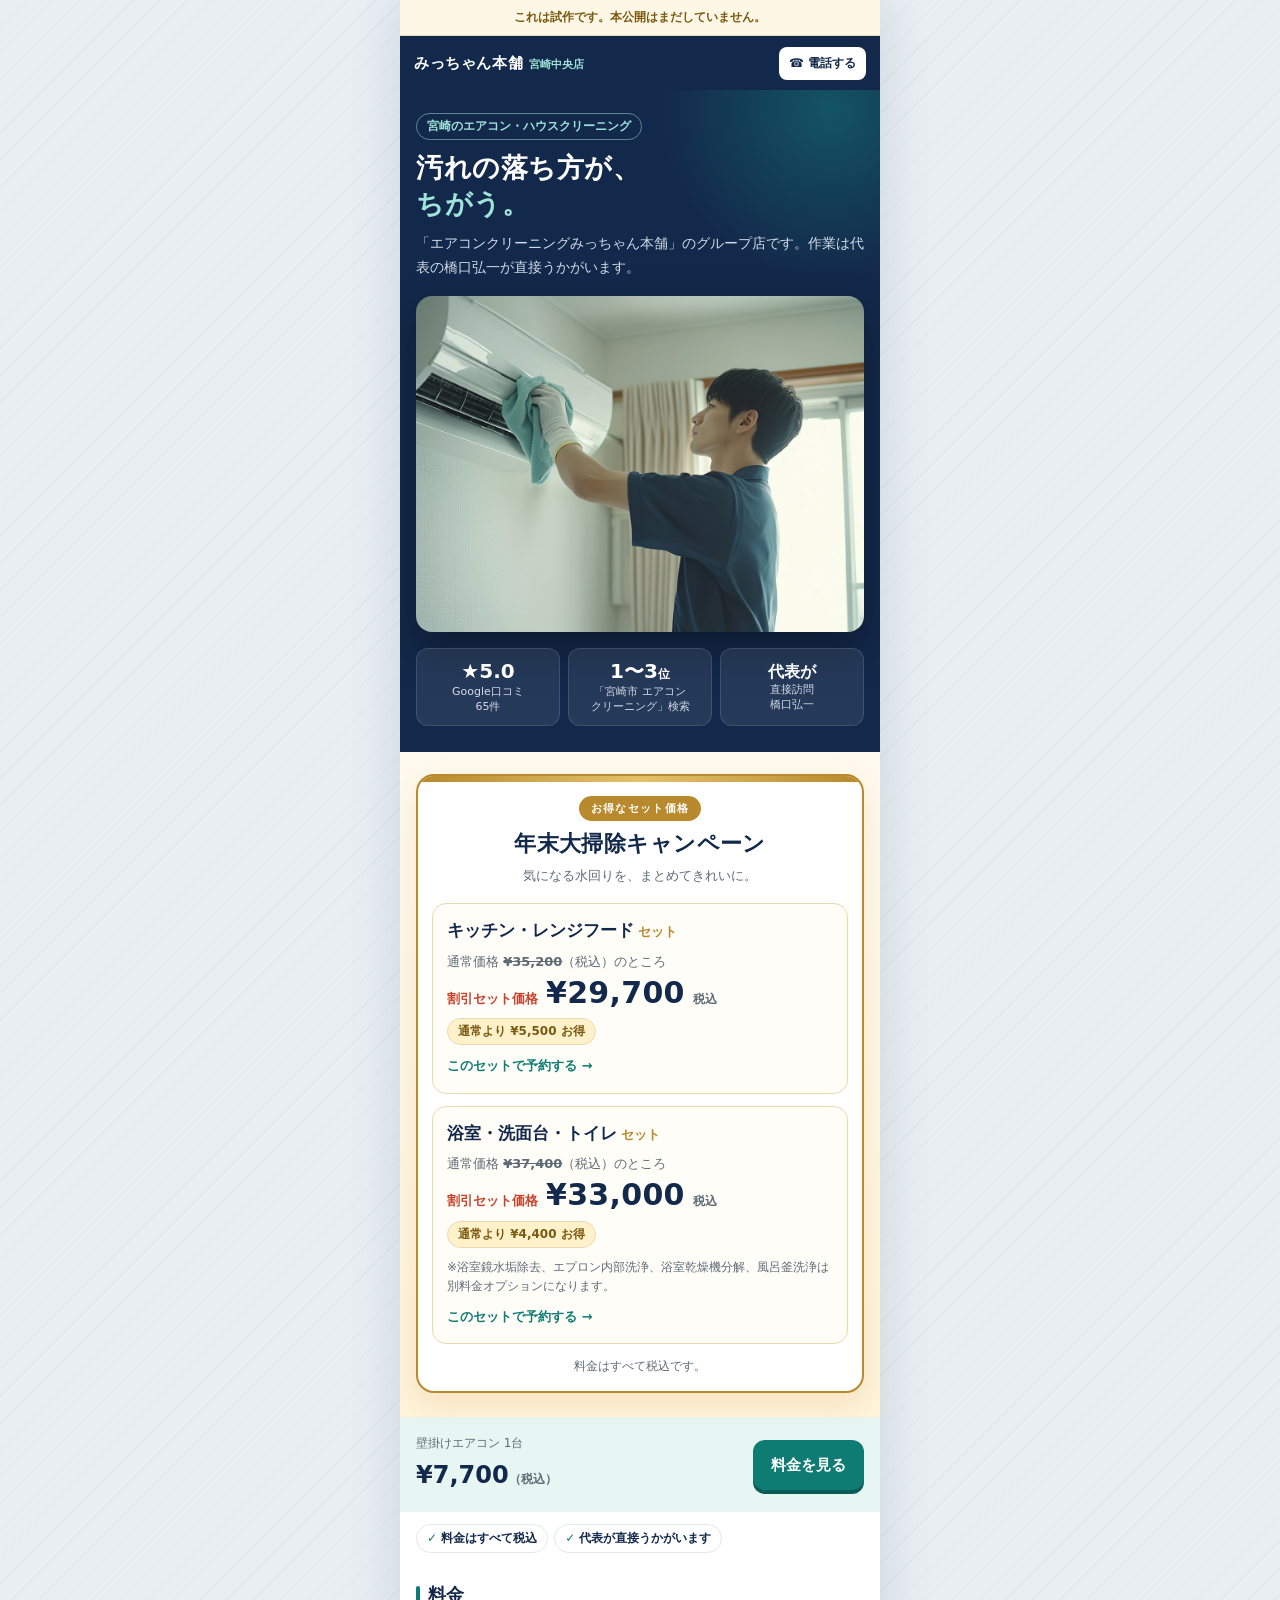
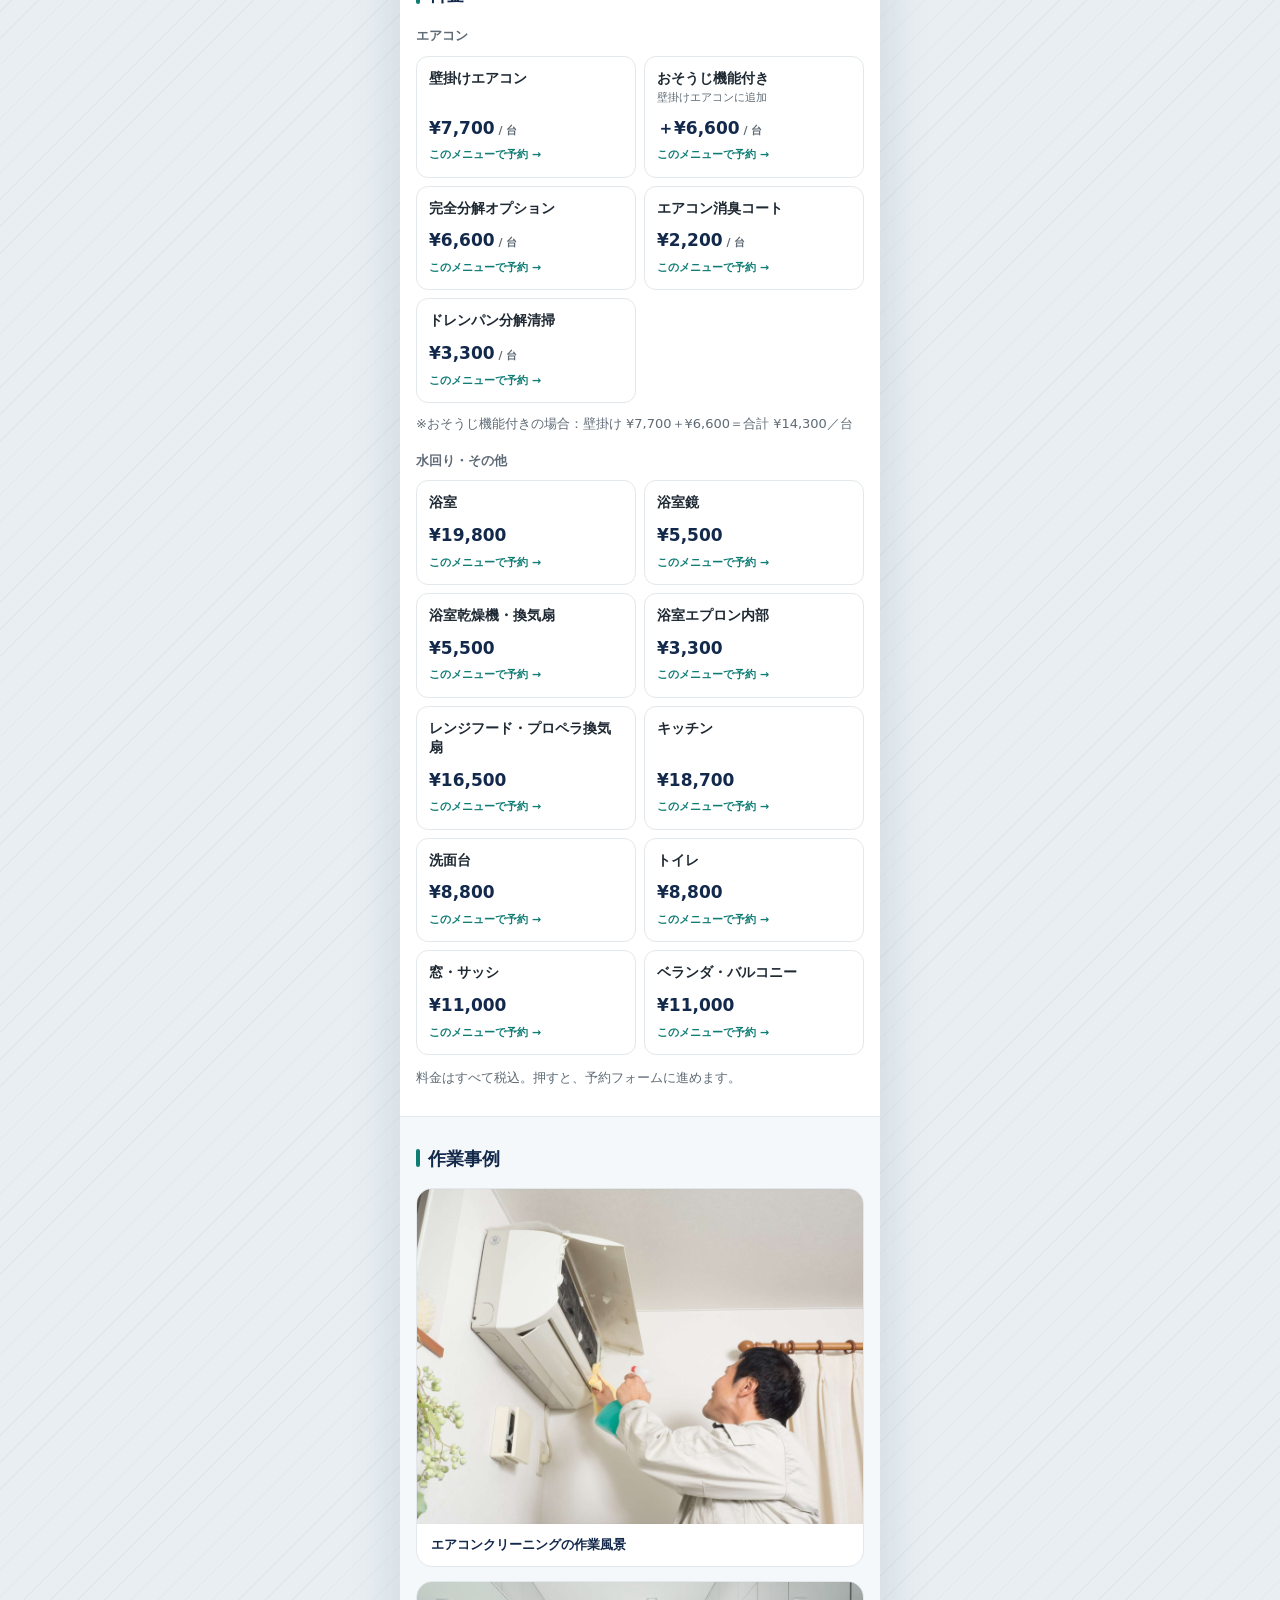
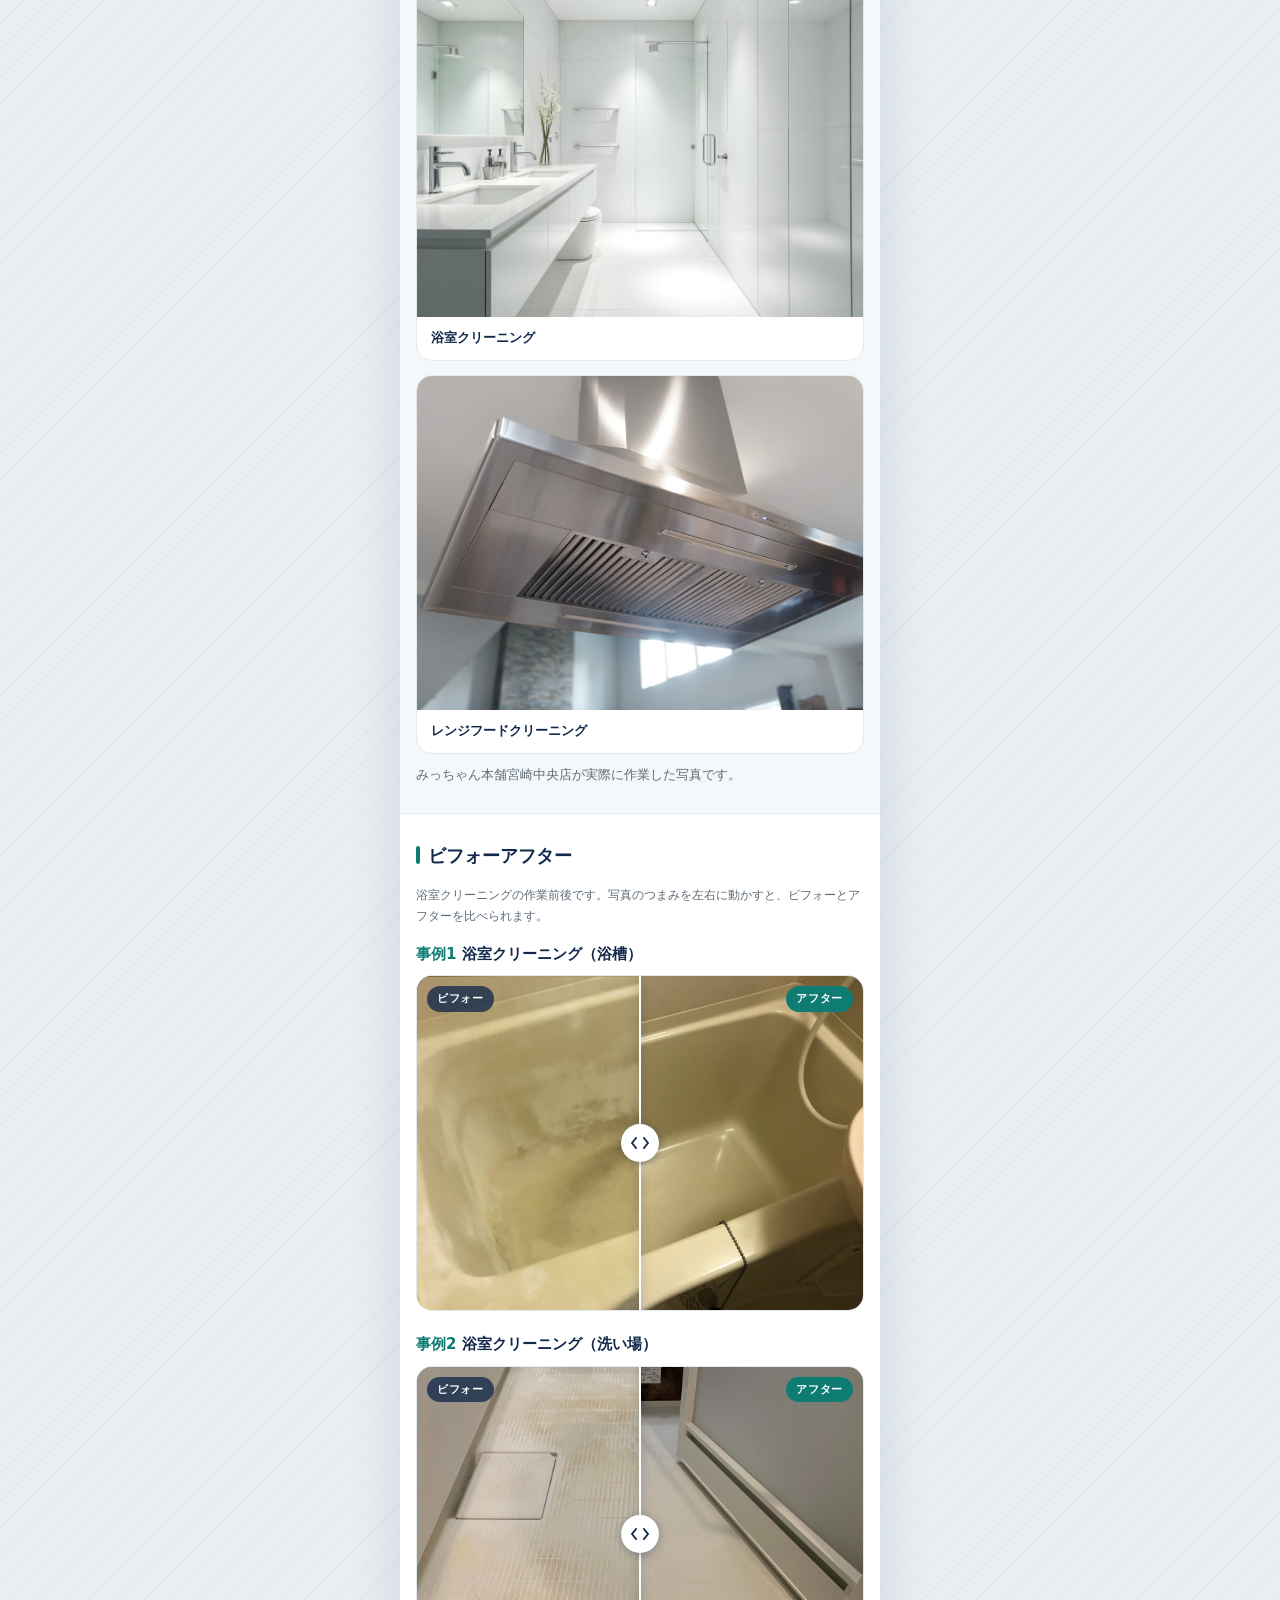
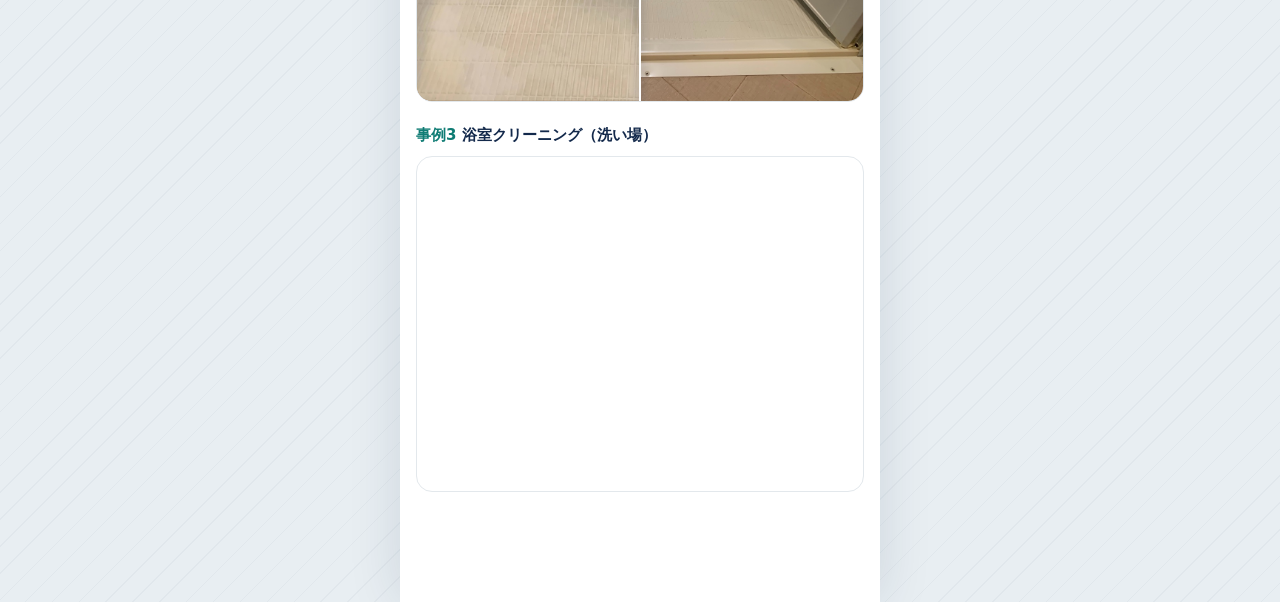
==== chuo.html @ d178a44a "Add files via upload" ====
<!DOCTYPE html>
<html lang="ja">
<head>
<meta charset="UTF-8">
<meta name="viewport" content="width=device-width, initial-scale=1, viewport-fit=cover">
<meta name="color-scheme" content="light only">
<link rel="icon" href="data:,">
<title>みっちゃん本舗宮崎中央店｜宮崎のエアコンクリーニング・ハウスクリーニング</title>
<meta name="description" content="宮崎のエアコン・ハウスクリーニング。『エアコンクリーニングみっちゃん本舗』のグループ店、みっちゃん本舗宮崎中央店です。作業は代表の橋口弘一が直接うかがいます。料金はすべて税込。">
<meta name="theme-color" content="#13294b">
<style>
:root{
  color-scheme: light only;
  --ac:#0f7c74;--ac2:#14a394;--ac-soft:#e7f5f3;--navy:#13294b;--gold:#b8892d;
  --ink:#1f2933;--ink2:#5f6b76;--ink3:#9aa5af;--line:#e3e8ec;--bg:#e8eef2;--card:#fff;
  --star:#f2b01e;--ok:#1f8a5b;--ng:#c8402b;
  --app:480px;
}
*{box-sizing:border-box}
html{-webkit-text-size-adjust:100%}
body{margin:0;color:var(--ink);font-family:"Hiragino Sans","Hiragino Kaku Gothic ProN","Noto Sans JP","Yu Gothic UI","Meiryo",system-ui,sans-serif;font-size:15px;line-height:1.75;
  background:var(--bg) repeating-linear-gradient(135deg,transparent 0 18px,rgba(19,41,75,.035) 18px 19px)}
img{max-width:100%;height:auto;display:block}
a{color:inherit}
button{font-family:inherit}

.app{max-width:var(--app);margin:0 auto;background:#fff;min-height:100vh;box-shadow:0 0 50px rgba(19,41,75,.12);padding-bottom:84px;position:relative;overflow-x:hidden}

.draft-bar{background:#fff7e6;color:#7a5a12;font-size:12px;text-align:center;padding:7px 12px;border-bottom:1px solid #ead9b0;font-weight:700}

/* 上の帯 */
.bar{position:sticky;top:0;z-index:20;background:var(--navy);color:#fff;height:54px;display:flex;align-items:center;gap:10px;padding:0 14px}
.bar .shop{font-weight:800;font-size:15px;letter-spacing:.04em;text-decoration:none;flex:1;min-width:0;white-space:nowrap;overflow:hidden;text-overflow:ellipsis}
.bar .shop small{font-weight:600;color:#9fe3d9;font-size:11px;margin-left:6px;letter-spacing:0}
.bar .tel{flex:none;display:flex;align-items:center;gap:4px;text-decoration:none;font-size:12px;font-weight:700;color:var(--navy);background:#fff;border-radius:8px;padding:6px 10px}

/* 下の帯（予約ボタン） */
.cta{position:fixed;bottom:0;left:50%;transform:translateX(-50%);width:100%;max-width:var(--app);z-index:30;background:rgba(255,255,255,.97);border-top:1px solid var(--line);padding:10px 12px calc(10px + env(safe-area-inset-bottom));display:flex;align-items:center;gap:8px}
.btn{display:flex;align-items:center;justify-content:center;gap:6px;background:var(--ac);color:#fff;border:0;border-radius:12px;padding:14px 16px;font-size:16px;font-weight:800;text-decoration:none;cursor:pointer;width:100%;box-shadow:0 4px 0 #0a5d57}
.btn:active{transform:translateY(2px);box-shadow:0 2px 0 #0a5d57}
.btn.line{background:#fff;color:var(--ac);border:1.5px solid var(--ac);box-shadow:none}
.cta .btn{flex:1;padding:13px 8px;font-size:15px}

/* 区切りのあるかたまり */
.sec{padding:26px 16px}
.sec + .sec{border-top:1px solid var(--line)}
.sec.tint{background:#f5f8fa}
.sec h2{font-size:18px;margin:0 0 14px;font-weight:800;display:flex;align-items:center;gap:8px;color:var(--navy)}
.sec h2::before{content:"";width:4px;height:18px;border-radius:2px;background:var(--ac);flex:none}
.muted{color:var(--ink2);font-size:13px}
.stars{color:var(--star);letter-spacing:1px}

/* トップ */
.top{background:var(--navy);color:#fff;padding:22px 16px 26px;position:relative;overflow:hidden}
.top::before{content:"";position:absolute;width:340px;height:340px;border-radius:50%;background:radial-gradient(circle,rgba(20,163,148,.35),transparent 70%);top:-150px;right:-120px}
.top .kicker{position:relative;display:inline-block;font-size:12px;font-weight:700;color:#9fe3d9;border:1px solid rgba(159,227,217,.5);border-radius:999px;padding:2px 10px;margin:0 0 10px}
.top h1{position:relative;font-size:27px;line-height:1.35;margin:0 0 8px;letter-spacing:.02em}
.top h1 em{font-style:normal;color:#9fe3d9}
.top .lead{position:relative;font-size:14px;color:#d3dcea;margin:0 0 16px}
.top .group-badge{position:relative;display:inline-block;font-size:12px;font-weight:700;background:rgba(255,255,255,.1);border:1px solid rgba(255,255,255,.18);border-radius:999px;padding:3px 10px;margin:0 0 14px;color:#fff}
.hero-photo{position:relative;border-radius:16px;overflow:hidden;box-shadow:0 18px 40px rgba(0,0,0,.35)}
.hero-photo img{width:100%;aspect-ratio:4/3;object-fit:cover;object-position:50% 30%}
.stats{position:relative;display:grid;grid-template-columns:repeat(3,minmax(0,1fr));gap:8px;margin-top:16px}
.stats div{background:rgba(255,255,255,.08);border:1px solid rgba(255,255,255,.12);border-radius:12px;padding:10px 6px;text-align:center;font-size:11px;line-height:1.35;color:#d3dcea}
.stats b{display:block;font-size:20px;color:#fff;line-height:1.2;margin-bottom:2px}
.stats b small{font-size:12px}
.stats .stars{font-size:13px}

/* 年末大掃除キャンペーン */
.campaign{padding:22px 16px 24px;background:linear-gradient(180deg,#fffaf0,#fff3d9)}
.campaign-inner{border:2px solid var(--gold);border-radius:18px;background:#fff;padding:18px 14px 14px;box-shadow:0 10px 28px rgba(184,137,45,.16);position:relative;overflow:hidden}
.campaign-inner::before{content:"";position:absolute;top:0;left:0;right:0;height:6px;background:linear-gradient(90deg,var(--gold),#e3c26a,var(--gold))}
.camp-eyebrow{display:flex;justify-content:center;margin:2px 0 8px}
.camp-eyebrow span{font-size:11px;font-weight:800;letter-spacing:.12em;color:#fff;background:var(--gold);border-radius:999px;padding:3px 12px}
.campaign h2{margin:0;text-align:center;font-size:22px;line-height:1.35;color:var(--navy);font-weight:900;letter-spacing:.02em}
.camp-lead{margin:6px 0 16px;text-align:center;font-size:13px;color:var(--ink2)}
.camp-cards{display:grid;gap:12px}
.camp-card{border:1px solid #ead9b0;border-radius:14px;padding:14px;background:#fffdf7}
.camp-card h3{margin:0 0 2px;font-size:17px;line-height:1.45;color:var(--navy);font-weight:800}
.camp-card h3 .set{font-size:13px;color:var(--gold);font-weight:800;margin-left:4px;white-space:nowrap}
.camp-normal{margin:8px 0 0;font-size:13px;color:var(--ink2)}
.camp-normal s{font-weight:700}
.camp-price{margin:2px 0 0;display:flex;align-items:baseline;flex-wrap:wrap;gap:6px 8px}
.camp-price .label{font-size:13px;font-weight:800;color:var(--ng)}
.camp-price .amount{font-size:30px;line-height:1.1;font-weight:900;color:var(--navy);letter-spacing:.01em}
.camp-price .tax{font-size:12px;font-weight:700;color:var(--ink2)}
.camp-save{display:inline-block;margin-top:8px;font-size:12px;font-weight:800;color:#7a5a12;background:#fff1c9;border:1px solid #ead9b0;border-radius:999px;padding:2px 10px}
.camp-card a{display:inline-flex;margin-top:10px;font-size:13px;font-weight:800;color:var(--ac);text-decoration:none}
.camp-note{margin:12px 2px 0;font-size:12px;color:var(--ink2);text-align:center}
.camp-opt{margin:10px 0 0;font-size:12px;line-height:1.6;color:var(--ink2)}

.quick{display:flex;align-items:center;justify-content:space-between;gap:12px;padding:16px;background:var(--ac-soft)}
.quick .p small{display:block;font-size:12px;color:var(--ink2)}
.quick .p b{font-size:24px;color:var(--navy)}
.quick .p b small{display:inline;font-size:12px;color:var(--ink2);font-weight:600}
.quick a{flex:none;width:auto;padding:12px 18px;font-size:15px}
.tags{display:flex;flex-wrap:wrap;gap:6px;padding:12px 16px 0}
.tags span{font-size:12px;font-weight:700;color:var(--navy);background:#fff;border:1px solid var(--line);border-radius:999px;padding:3px 10px}
.tags span::before{content:"✓ ";color:var(--ac)}

/* 料金 */
.pgrid{display:grid;grid-template-columns:1fr 1fr;gap:8px}
.pgrid a{display:flex;flex-direction:column;gap:2px;border:1px solid var(--line);border-radius:12px;padding:12px;text-decoration:none;background:#fff;min-width:0}
.pgrid a.wide{grid-column:1/-1}
.pgrid .n{font-weight:700;font-size:14px;line-height:1.4}
.pgrid .d{font-size:11px;color:var(--ink2);line-height:1.4}
.pgrid .p{margin-top:auto;padding-top:6px;font-weight:800;font-size:17px;color:var(--navy)}
.pgrid .p small{font-size:11px;color:var(--ink2);font-weight:600}
.pgrid .go{font-size:11px;color:var(--ac);font-weight:700}
.pgroup{font-size:13px;font-weight:800;color:var(--ink2);margin:14px 0 8px}
.pgroup:first-child{margin-top:0}

/* 作業事例 */
.case-list{display:grid;gap:14px}
.case-list figure{margin:0;border-radius:16px;overflow:hidden;border:1px solid var(--line);background:#fff}
.case-list img{width:100%;aspect-ratio:4/3;object-fit:cover}
.case-list figcaption{padding:10px 14px;font-size:13px;font-weight:700;color:var(--navy)}

/* ビフォーアフター比較スライド */
.ba-list{display:grid;gap:20px}
.ba-case h3{margin:0 0 8px;font-size:15px;font-weight:800;color:var(--navy)}
.ba-case h3 .no{color:var(--ac);margin-right:6px}
.ba{--pos:50%;position:relative;border-radius:16px;overflow:hidden;border:1px solid var(--line);background:#fff;aspect-ratio:4/3;user-select:none;-webkit-user-select:none}
.ba img{position:absolute;inset:0;width:100%;height:100%;object-fit:cover;pointer-events:none}
.ba .ba-before{clip-path:inset(0 calc(100% - var(--pos)) 0 0)}
.ba-tag{position:absolute;top:10px;z-index:3;font-size:11px;font-weight:800;letter-spacing:.06em;color:#fff;border-radius:999px;padding:3px 10px;pointer-events:none}
.ba-tag.before{left:10px;background:rgba(19,41,75,.78)}
.ba-tag.after{right:10px;background:var(--ac)}
.ba-handle{position:absolute;top:0;bottom:0;left:var(--pos);width:2px;margin-left:-1px;background:#fff;box-shadow:0 0 8px rgba(19,41,75,.45);z-index:2;pointer-events:none}
.ba-knob{position:absolute;top:50%;left:50%;transform:translate(-50%,-50%);width:38px;height:38px;border-radius:50%;background:#fff;box-shadow:0 2px 10px rgba(19,41,75,.35);display:grid;place-items:center;color:var(--navy)}
.ba-range{position:absolute;inset:0;width:100%;height:100%;margin:0;opacity:0;cursor:ew-resize;z-index:4;touch-action:pan-y;-webkit-appearance:none;appearance:none;background:transparent}
.ba-range:focus-visible{opacity:1;outline:2px solid var(--ac);outline-offset:-2px}
.ba-range:focus-visible::-webkit-slider-thumb{-webkit-appearance:none;width:38px;height:38px}
.ba-hint{font-size:12px;color:var(--ink2);margin:0 0 14px}

/* 店主 */
.owner{display:flex;gap:14px;align-items:center;margin-bottom:14px}
.owner img{width:92px;height:92px;border-radius:16px;object-fit:cover;object-position:center 20%;flex:none}
.owner b{display:block;font-size:18px;color:var(--navy)}
.owner span{font-size:12px;color:var(--ink2);line-height:1.5;display:block}
.owner-body{font-size:14px;margin:0}
.group-note{margin-top:12px;background:#fff;border-left:4px solid var(--ac);border-radius:0 10px 10px 0;padding:12px 14px;font-size:14px}
.group-note b{display:block;color:var(--navy);margin-bottom:4px}

/* 口コミ */
.rv-sum{display:flex;align-items:center;gap:12px;margin-bottom:6px}
.rv-sum .big{font-size:40px;font-weight:800;color:var(--navy);line-height:1}
.rv-sum .muted{line-height:1.5}
.rv-card{border:1px solid var(--line);border-radius:14px;padding:14px;background:#fff;font-size:14px}
.rv-card p{margin:0}

/* 流れ */
.flow{display:grid;grid-template-columns:repeat(4,minmax(0,1fr));gap:6px;list-style:none;margin:0;padding:0;counter-reset:f}
.flow li{counter-increment:f;text-align:center;font-size:12px;line-height:1.4;background:#fff;border:1px solid var(--line);border-radius:12px;padding:10px 4px}
.flow li::before{content:counter(f);display:grid;place-items:center;width:26px;height:26px;margin:0 auto 6px;border-radius:50%;background:var(--navy);color:#fff;font-weight:800;font-size:13px}
.flow b{display:block;font-size:13px;color:var(--navy)}
.flow-note{font-size:13px;color:var(--ink2);margin:10px 0 0}

/* お店の情報 */
.contact{display:grid;gap:8px;margin-bottom:14px}
.contact a{display:flex;justify-content:space-between;align-items:center;border:1px solid var(--line);border-radius:12px;padding:12px 14px;text-decoration:none;background:#fff;gap:10px}
.contact a b{font-size:17px;color:var(--navy);white-space:nowrap}
.contact a span{font-size:12px;color:var(--ink2)}
dl.info{display:grid;grid-template-columns:5.5em minmax(0,1fr);gap:8px 10px;margin:0;font-size:14px}
dl.info dt{color:var(--ink2)}
dl.info dd{margin:0}
.foot{padding:20px 16px;text-align:center;font-size:12px;color:var(--ink3)}
.foot .draft-note{margin-top:8px}

.side{display:none}
@media(min-width:960px){
  .side{display:block;position:fixed;top:50%;transform:translateY(-50%);right:calc(50% + var(--app)/2 + 32px);width:220px;background:var(--navy);color:#fff;border-radius:16px;padding:20px;font-size:13px;text-align:center}
  .side b{display:block;font-size:15px;margin-bottom:4px}
  .side .num{display:block;font-size:20px;font-weight:800;color:#9fe3d9;text-decoration:none;margin:8px 0 0}
  .side .muted{color:#b9c6d6}
}
</style>
</head>
<body>
<div class="app">
  <div class="draft-bar">これは試作です。本公開はまだしていません。</div>
  <header class="bar">
    <a class="shop" href="#">みっちゃん本舗<small>宮崎中央店</small></a>
    <a class="tel" href="tel:08064554260">☎ 電話する</a>
  </header>

  <!-- ヒーロー -->
  <section class="top">
    <span class="kicker">宮崎のエアコン・ハウスクリーニング</span>
    <h1>汚れの落ち方が、<br><em>ちがう。</em></h1>
    <p class="lead">「エアコンクリーニングみっちゃん本舗」のグループ店です。作業は代表の橋口弘一が直接うかがいます。</p>
    <div class="hero-photo">
      <img src="[data-uri]" alt="エアコンクリーニングの作業をするスタッフ">
    </div>
    <div class="stats">
      <div><b>★5.0</b>Google口コミ<br>65件</div>
      <div><b>1〜3<small>位</small></b>「宮崎市 エアコン<br>クリーニング」検索</div>
      <div><b style="font-size:16px;padding-top:3px">代表が</b>直接訪問<br>橋口弘一</div>
    </div>
  </section>

  <!-- 年末大掃除キャンペーン -->
  <section class="campaign" aria-label="年末大掃除キャンペーン">
    <div class="campaign-inner">
      <div class="camp-eyebrow"><span>お得なセット価格</span></div>
      <h2>年末大掃除キャンペーン</h2>
      <p class="camp-lead">気になる水回りを、まとめてきれいに。</p>
      <div class="camp-cards">
        <article class="camp-card">
          <h3>キッチン・レンジフード<span class="set">セット</span></h3>
          <p class="camp-normal">通常価格 <s>¥35,200</s>（税込）のところ</p>
          <p class="camp-price"><span class="label">割引セット価格</span><span class="amount">¥29,700</span><span class="tax">税込</span></p>
          <span class="camp-save">通常より ¥5,500 お得</span><br>
          <a href="https://script.google.com/macros/s/AKfycbx6lLaImXzdtdt5HpGz6gQwf5Ahwu_M7hQm8KqdV3SmuAYnm9X4rSB6GlWOnzZC0Cl9/exec" target="_blank" rel="noopener">このセットで予約する →</a>
        </article>
        <article class="camp-card">
          <h3>浴室・洗面台・トイレ<span class="set">セット</span></h3>
          <p class="camp-normal">通常価格 <s>¥37,400</s>（税込）のところ</p>
          <p class="camp-price"><span class="label">割引セット価格</span><span class="amount">¥33,000</span><span class="tax">税込</span></p>
          <span class="camp-save">通常より ¥4,400 お得</span>
          <p class="camp-opt">※浴室鏡水垢除去、エプロン内部洗浄、浴室乾燥機分解、風呂釜洗浄は別料金オプションになります。</p>
          <a href="https://script.google.com/macros/s/AKfycbx6lLaImXzdtdt5HpGz6gQwf5Ahwu_M7hQm8KqdV3SmuAYnm9X4rSB6GlWOnzZC0Cl9/exec" target="_blank" rel="noopener">このセットで予約する →</a>
        </article>
      </div>
      <p class="camp-note">料金はすべて税込です。</p>
    </div>
  </section>

  <div class="quick">
    <div class="p"><small>壁掛けエアコン 1台</small><b>¥7,700<small>（税込）</small></b></div>
    <a class="btn" href="#price">料金を見る</a>
  </div>
  <div class="tags"><span>料金はすべて税込</span><span>代表が直接うかがいます</span></div>

  <!-- 料金 -->
  <section class="sec" id="price">
    <h2>料金</h2>
    <p class="pgroup">エアコン</p>
    <div class="pgrid">
      <a href="https://script.google.com/macros/s/AKfycbx6lLaImXzdtdt5HpGz6gQwf5Ahwu_M7hQm8KqdV3SmuAYnm9X4rSB6GlWOnzZC0Cl9/exec" target="_blank" rel="noopener">
        <span class="n">壁掛けエアコン</span>
        <span class="p">¥7,700<small> / 台</small></span>
        <span class="go">このメニューで予約 →</span>
      </a>
      <a href="https://script.google.com/macros/s/AKfycbx6lLaImXzdtdt5HpGz6gQwf5Ahwu_M7hQm8KqdV3SmuAYnm9X4rSB6GlWOnzZC0Cl9/exec" target="_blank" rel="noopener">
        <span class="n">おそうじ機能付き</span>
        <span class="d">壁掛けエアコンに追加</span>
        <span class="p">＋¥6,600<small> / 台</small></span>
        <span class="go">このメニューで予約 →</span>
      </a>
      <a href="https://script.google.com/macros/s/AKfycbx6lLaImXzdtdt5HpGz6gQwf5Ahwu_M7hQm8KqdV3SmuAYnm9X4rSB6GlWOnzZC0Cl9/exec" target="_blank" rel="noopener">
        <span class="n">完全分解オプション</span>
        <span class="p">¥6,600<small> / 台</small></span>
        <span class="go">このメニューで予約 →</span>
      </a>
      <a href="https://script.google.com/macros/s/AKfycbx6lLaImXzdtdt5HpGz6gQwf5Ahwu_M7hQm8KqdV3SmuAYnm9X4rSB6GlWOnzZC0Cl9/exec" target="_blank" rel="noopener">
        <span class="n">エアコン消臭コート</span>
        <span class="p">¥2,200<small> / 台</small></span>
        <span class="go">このメニューで予約 →</span>
      </a>
      <a href="https://script.google.com/macros/s/AKfycbx6lLaImXzdtdt5HpGz6gQwf5Ahwu_M7hQm8KqdV3SmuAYnm9X4rSB6GlWOnzZC0Cl9/exec" target="_blank" rel="noopener">
        <span class="n">ドレンパン分解清掃</span>
        <span class="p">¥3,300<small> / 台</small></span>
        <span class="go">このメニューで予約 →</span>
      </a>
    </div>
    <p class="muted" style="margin:10px 0 0">※おそうじ機能付きの場合：壁掛け ¥7,700＋¥6,600＝合計 ¥14,300／台</p>

    <p class="pgroup">水回り・その他</p>
    <div class="pgrid">
      <a href="https://script.google.com/macros/s/AKfycbx6lLaImXzdtdt5HpGz6gQwf5Ahwu_M7hQm8KqdV3SmuAYnm9X4rSB6GlWOnzZC0Cl9/exec" target="_blank" rel="noopener">
        <span class="n">浴室</span>
        <span class="p">¥19,800</span>
        <span class="go">このメニューで予約 →</span>
      </a>
      <a href="https://script.google.com/macros/s/AKfycbx6lLaImXzdtdt5HpGz6gQwf5Ahwu_M7hQm8KqdV3SmuAYnm9X4rSB6GlWOnzZC0Cl9/exec" target="_blank" rel="noopener">
        <span class="n">浴室鏡</span>
        <span class="p">¥5,500</span>
        <span class="go">このメニューで予約 →</span>
      </a>
      <a href="https://script.google.com/macros/s/AKfycbx6lLaImXzdtdt5HpGz6gQwf5Ahwu_M7hQm8KqdV3SmuAYnm9X4rSB6GlWOnzZC0Cl9/exec" target="_blank" rel="noopener">
        <span class="n">浴室乾燥機・換気扇</span>
        <span class="p">¥5,500</span>
        <span class="go">このメニューで予約 →</span>
      </a>
      <a href="https://script.google.com/macros/s/AKfycbx6lLaImXzdtdt5HpGz6gQwf5Ahwu_M7hQm8KqdV3SmuAYnm9X4rSB6GlWOnzZC0Cl9/exec" target="_blank" rel="noopener">
        <span class="n">浴室エプロン内部</span>
        <span class="p">¥3,300</span>
        <span class="go">このメニューで予約 →</span>
      </a>
      <a href="https://script.google.com/macros/s/AKfycbx6lLaImXzdtdt5HpGz6gQwf5Ahwu_M7hQm8KqdV3SmuAYnm9X4rSB6GlWOnzZC0Cl9/exec" target="_blank" rel="noopener">
        <span class="n">レンジフード・プロペラ換気扇</span>
        <span class="p">¥16,500</span>
        <span class="go">このメニューで予約 →</span>
      </a>
      <a href="https://script.google.com/macros/s/AKfycbx6lLaImXzdtdt5HpGz6gQwf5Ahwu_M7hQm8KqdV3SmuAYnm9X4rSB6GlWOnzZC0Cl9/exec" target="_blank" rel="noopener">
        <span class="n">キッチン</span>
        <span class="p">¥18,700</span>
        <span class="go">このメニューで予約 →</span>
      </a>
      <a href="https://script.google.com/macros/s/AKfycbx6lLaImXzdtdt5HpGz6gQwf5Ahwu_M7hQm8KqdV3SmuAYnm9X4rSB6GlWOnzZC0Cl9/exec" target="_blank" rel="noopener">
        <span class="n">洗面台</span>
        <span class="p">¥8,800</span>
        <span class="go">このメニューで予約 →</span>
      </a>
      <a href="https://script.google.com/macros/s/AKfycbx6lLaImXzdtdt5HpGz6gQwf5Ahwu_M7hQm8KqdV3SmuAYnm9X4rSB6GlWOnzZC0Cl9/exec" target="_blank" rel="noopener">
        <span class="n">トイレ</span>
        <span class="p">¥8,800</span>
        <span class="go">このメニューで予約 →</span>
      </a>
      <a href="https://script.google.com/macros/s/AKfycbx6lLaImXzdtdt5HpGz6gQwf5Ahwu_M7hQm8KqdV3SmuAYnm9X4rSB6GlWOnzZC0Cl9/exec" target="_blank" rel="noopener">
        <span class="n">窓・サッシ</span>
        <span class="p">¥11,000</span>
        <span class="go">このメニューで予約 →</span>
      </a>
      <a href="https://script.google.com/macros/s/AKfycbx6lLaImXzdtdt5HpGz6gQwf5Ahwu_M7hQm8KqdV3SmuAYnm9X4rSB6GlWOnzZC0Cl9/exec" target="_blank" rel="noopener">
        <span class="n">ベランダ・バルコニー</span>
        <span class="p">¥11,000</span>
        <span class="go">このメニューで予約 →</span>
      </a>
    </div>
    <p class="muted" style="margin:12px 0 0">料金はすべて税込。押すと、予約フォームに進めます。</p>
  </section>

  <!-- 作業事例 -->
  <section class="sec tint">
    <h2>作業事例</h2>
    <div class="case-list">
      <figure>
        <img src="[data-uri]" alt="エアコンを分解してクリーニングする作業の様子" loading="lazy">
        <figcaption>エアコンクリーニングの作業風景</figcaption>
      </figure>
      <figure>
        <img src="[data-uri]" alt="クリーニング後の浴室" loading="lazy">
        <figcaption>浴室クリーニング</figcaption>
      </figure>
      <figure>
        <img src="[data-uri]" alt="レンジフードのクリーニング" loading="lazy">
        <figcaption>レンジフードクリーニング</figcaption>
      </figure>
    </div>
    <p class="muted" style="margin:10px 0 0">みっちゃん本舗宮崎中央店が実際に作業した写真です。</p>
  </section>

  <!-- ビフォーアフター -->
  <section class="sec">
    <h2>ビフォーアフター</h2>
    <p class="ba-hint">浴室クリーニングの作業前後です。写真のつまみを左右に動かすと、ビフォーとアフターを比べられます。</p>
    <div class="ba-list">
      <div class="ba-case">
        <h3><span class="no">事例1</span>浴室クリーニング（浴槽）</h3>
        <div class="ba">
          <img src="[data-uri]" alt="浴室クリーニング後の浴槽" loading="lazy">
          <img class="ba-before" src="[data-uri]" alt="浴室クリーニング前の浴槽。水垢と黄ばみが付着している" loading="lazy">
          <span class="ba-tag before">ビフォー</span>
          <span class="ba-tag after">アフター</span>
          <div class="ba-handle"><span class="ba-knob"><svg width="18" height="12" viewBox="0 0 18 12" fill="none" aria-hidden="true"><path d="M5 1 1 6l4 5M13 1l4 5-4 5" stroke="currentColor" stroke-width="2" stroke-linecap="round" stroke-linejoin="round"/></svg></span></div>
          <input class="ba-range" type="range" min="0" max="100" value="50" step="1" aria-label="浴室クリーニング（浴槽）のビフォーアフター比較">
        </div>
      </div>
      <div class="ba-case">
        <h3><span class="no">事例2</span>浴室クリーニング（洗い場）</h3>
        <div class="ba">
          <img src="[data-uri]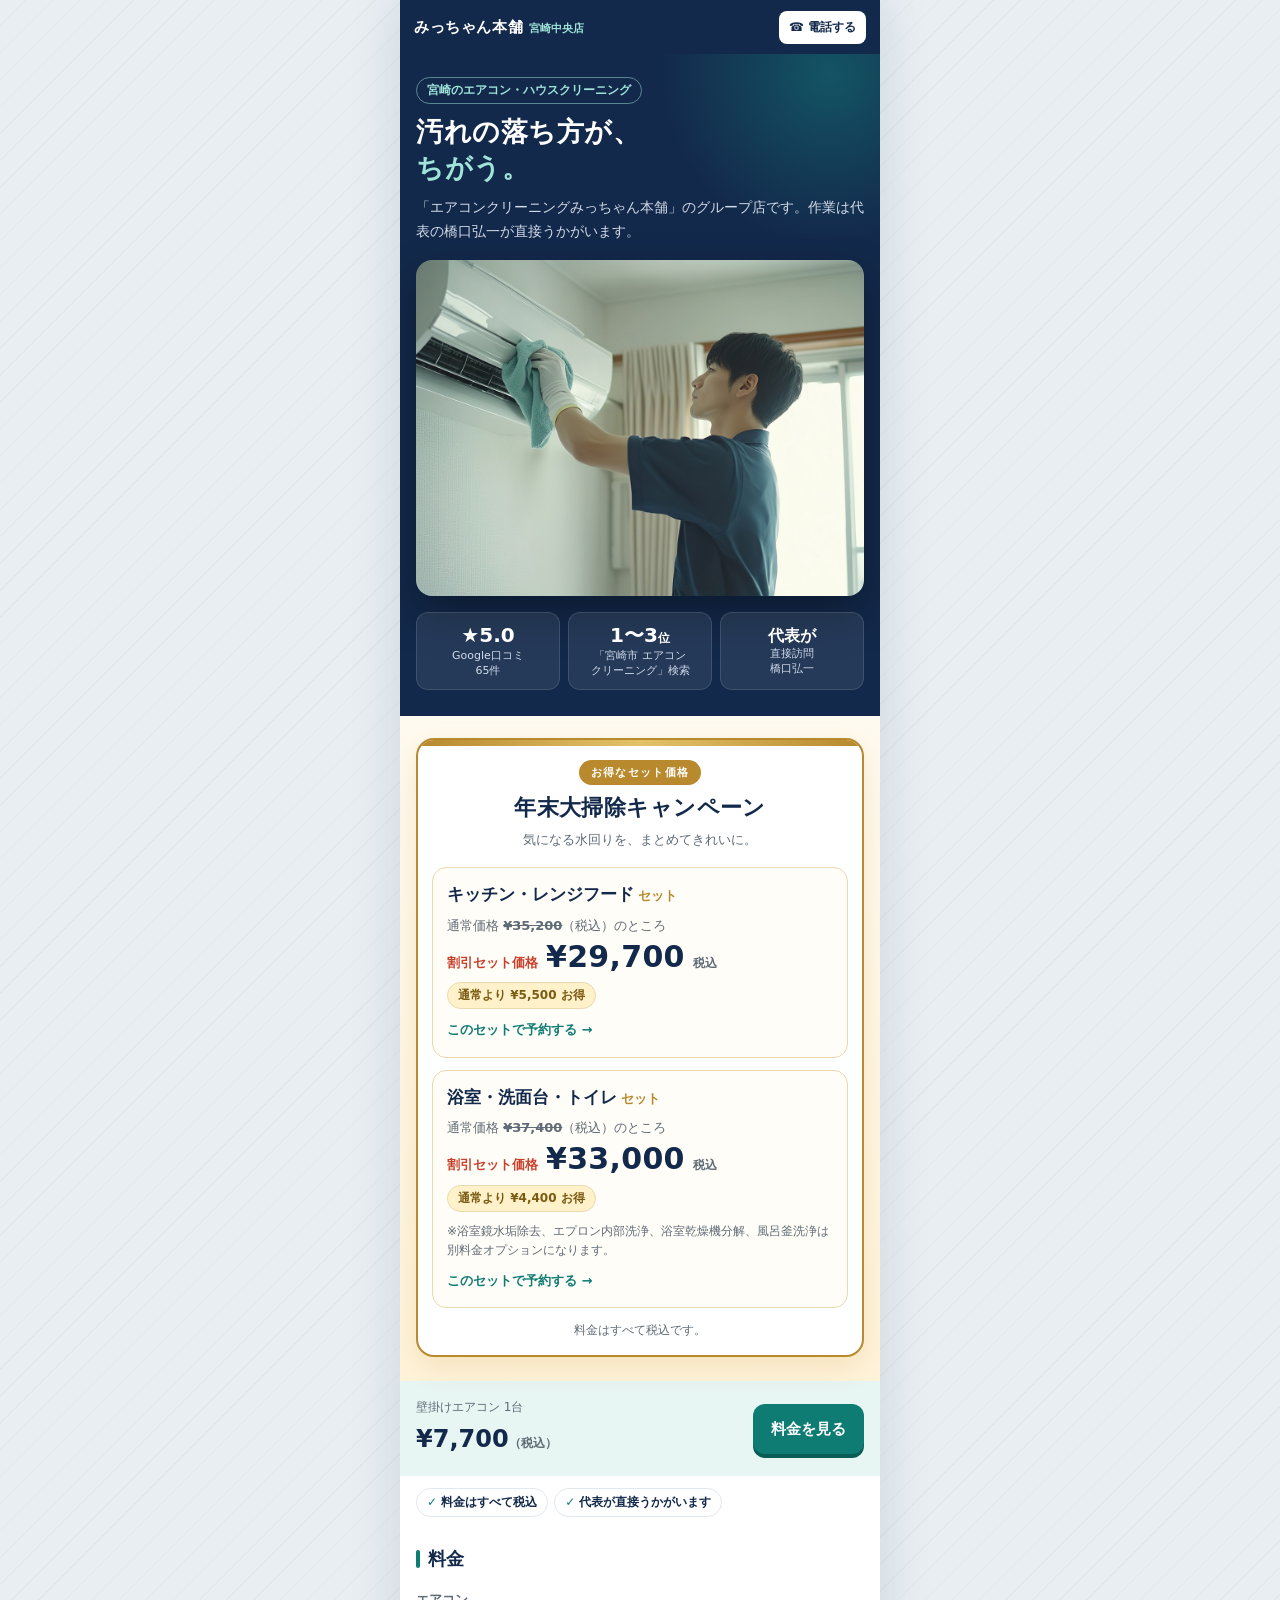
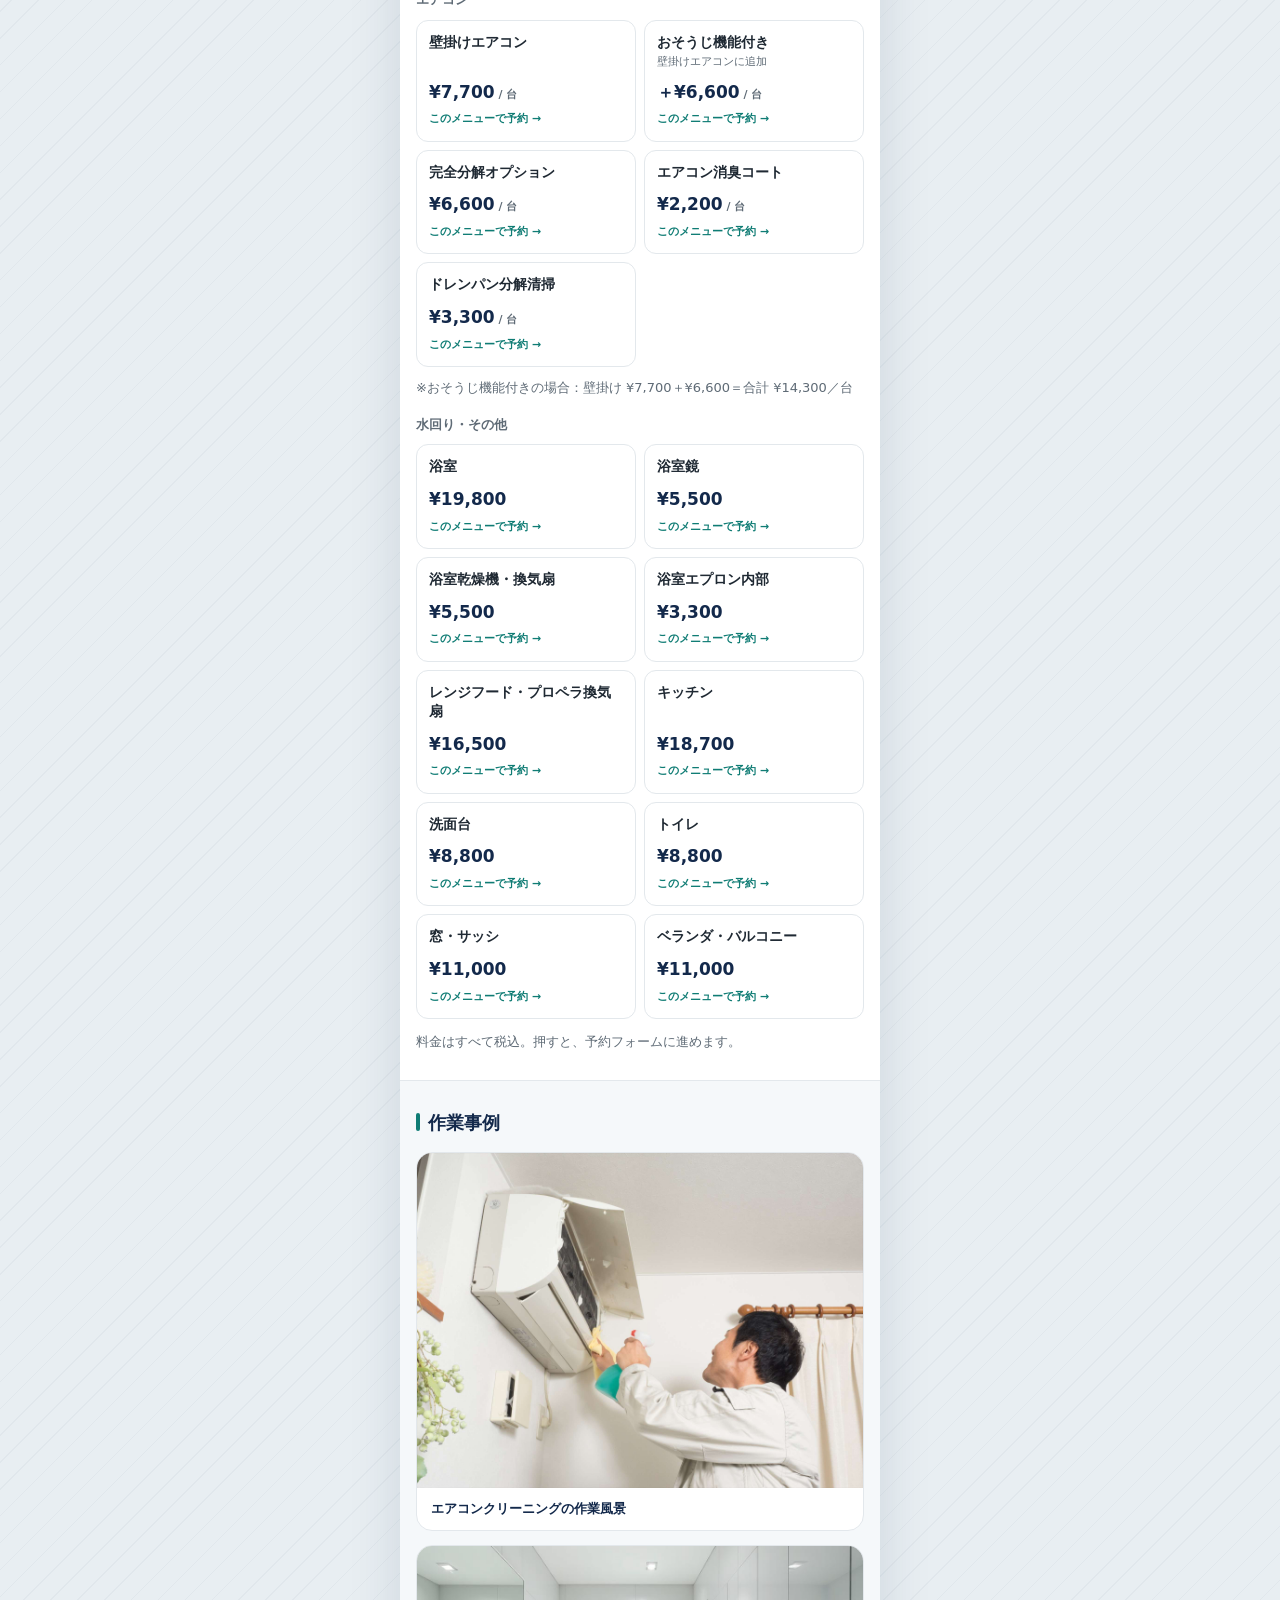
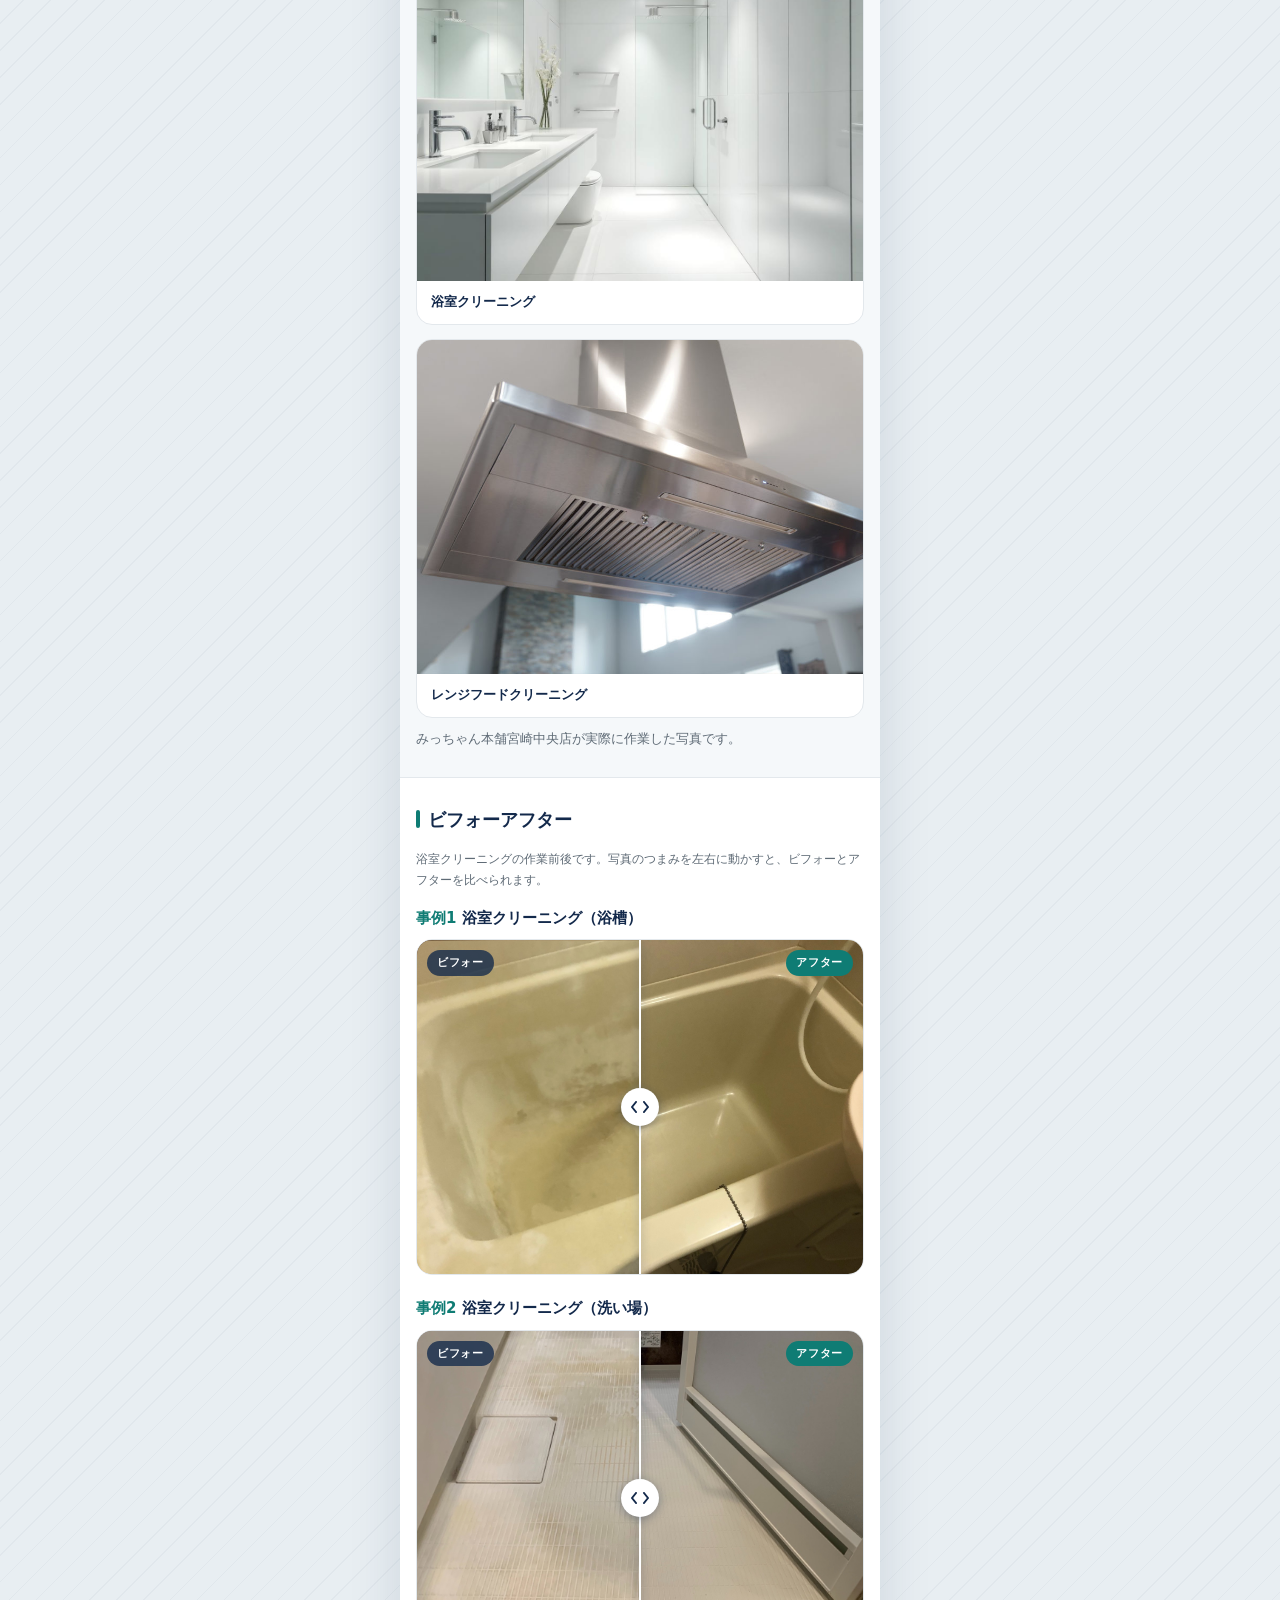
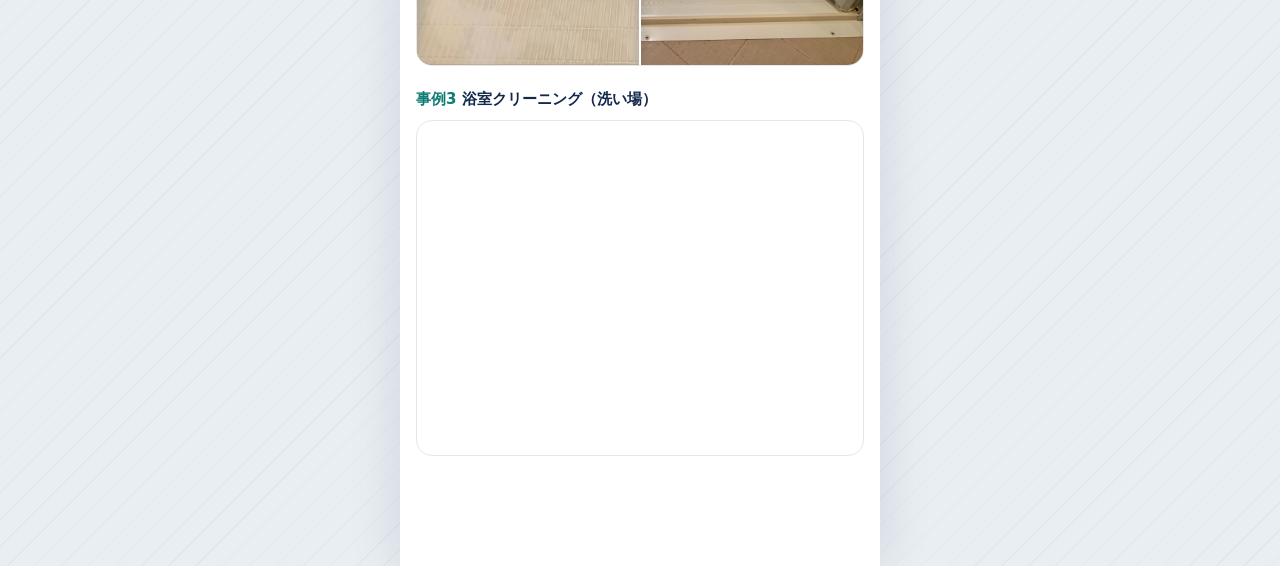
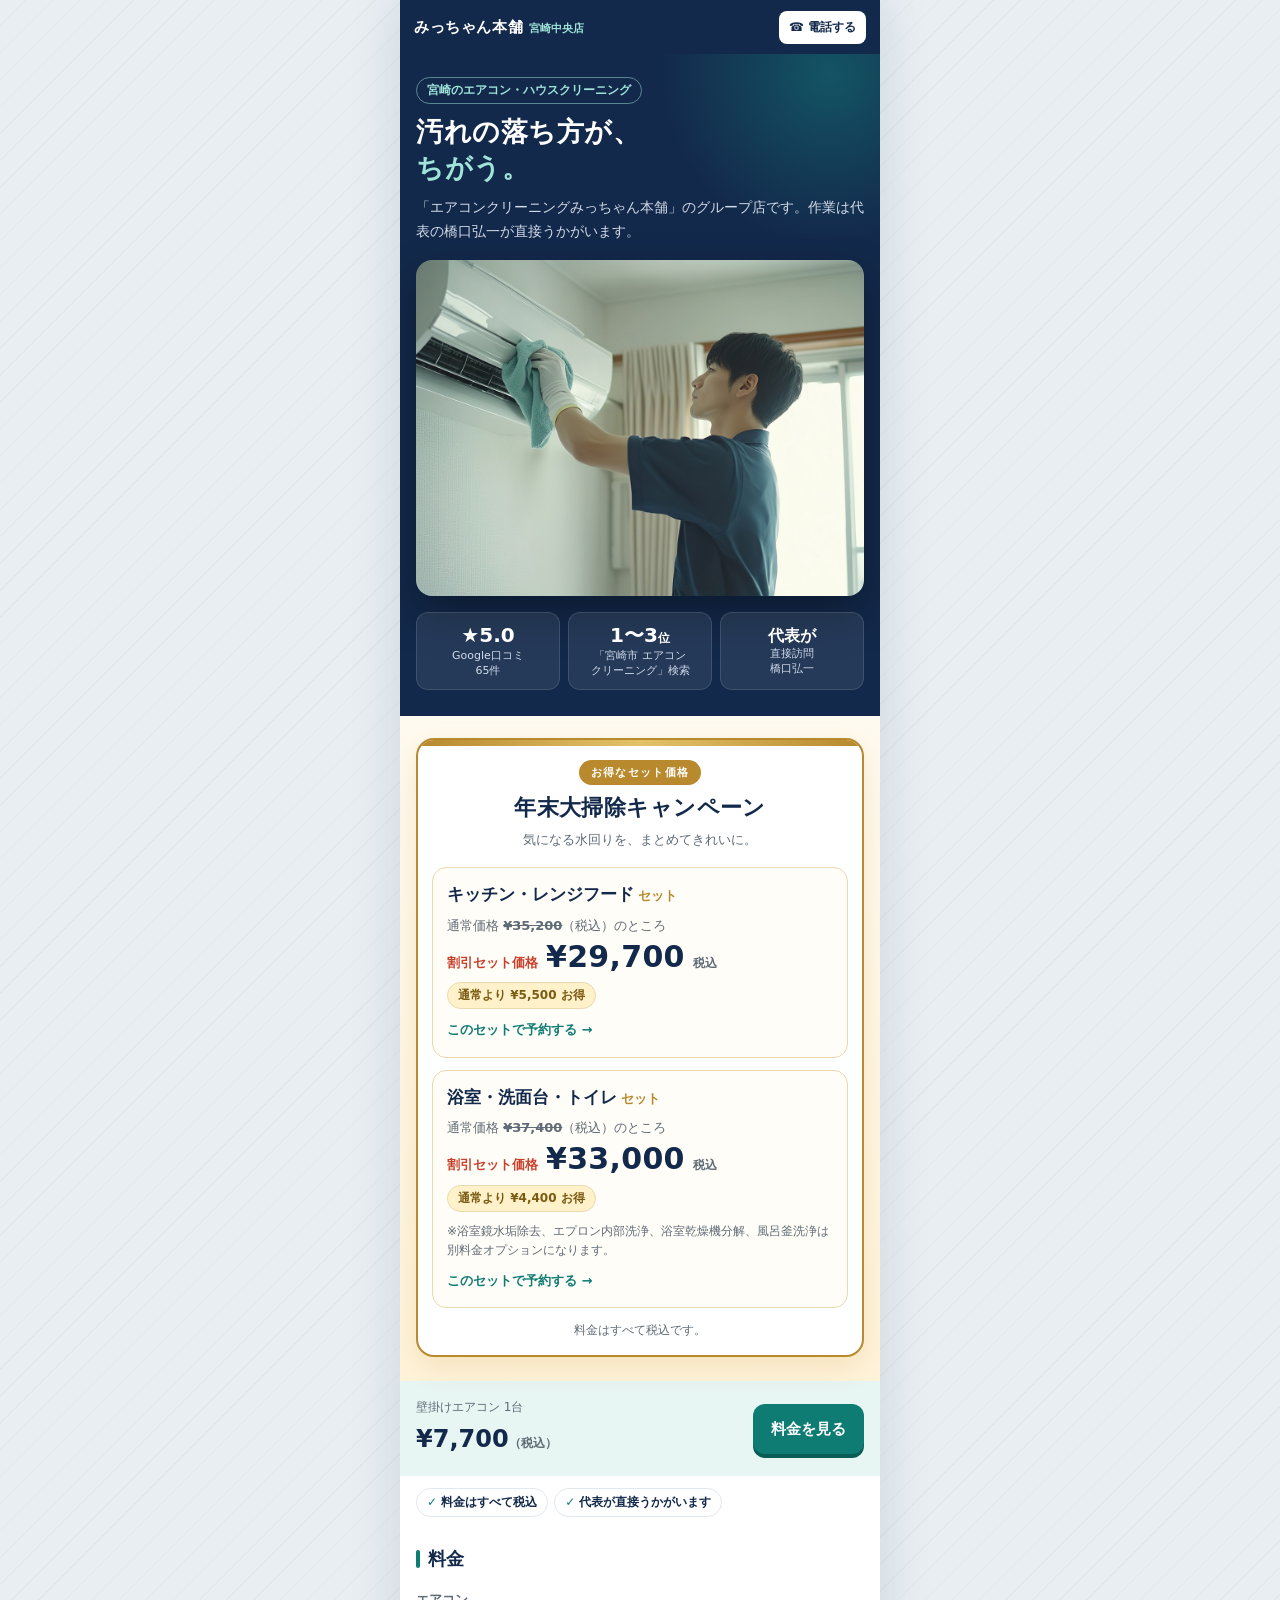
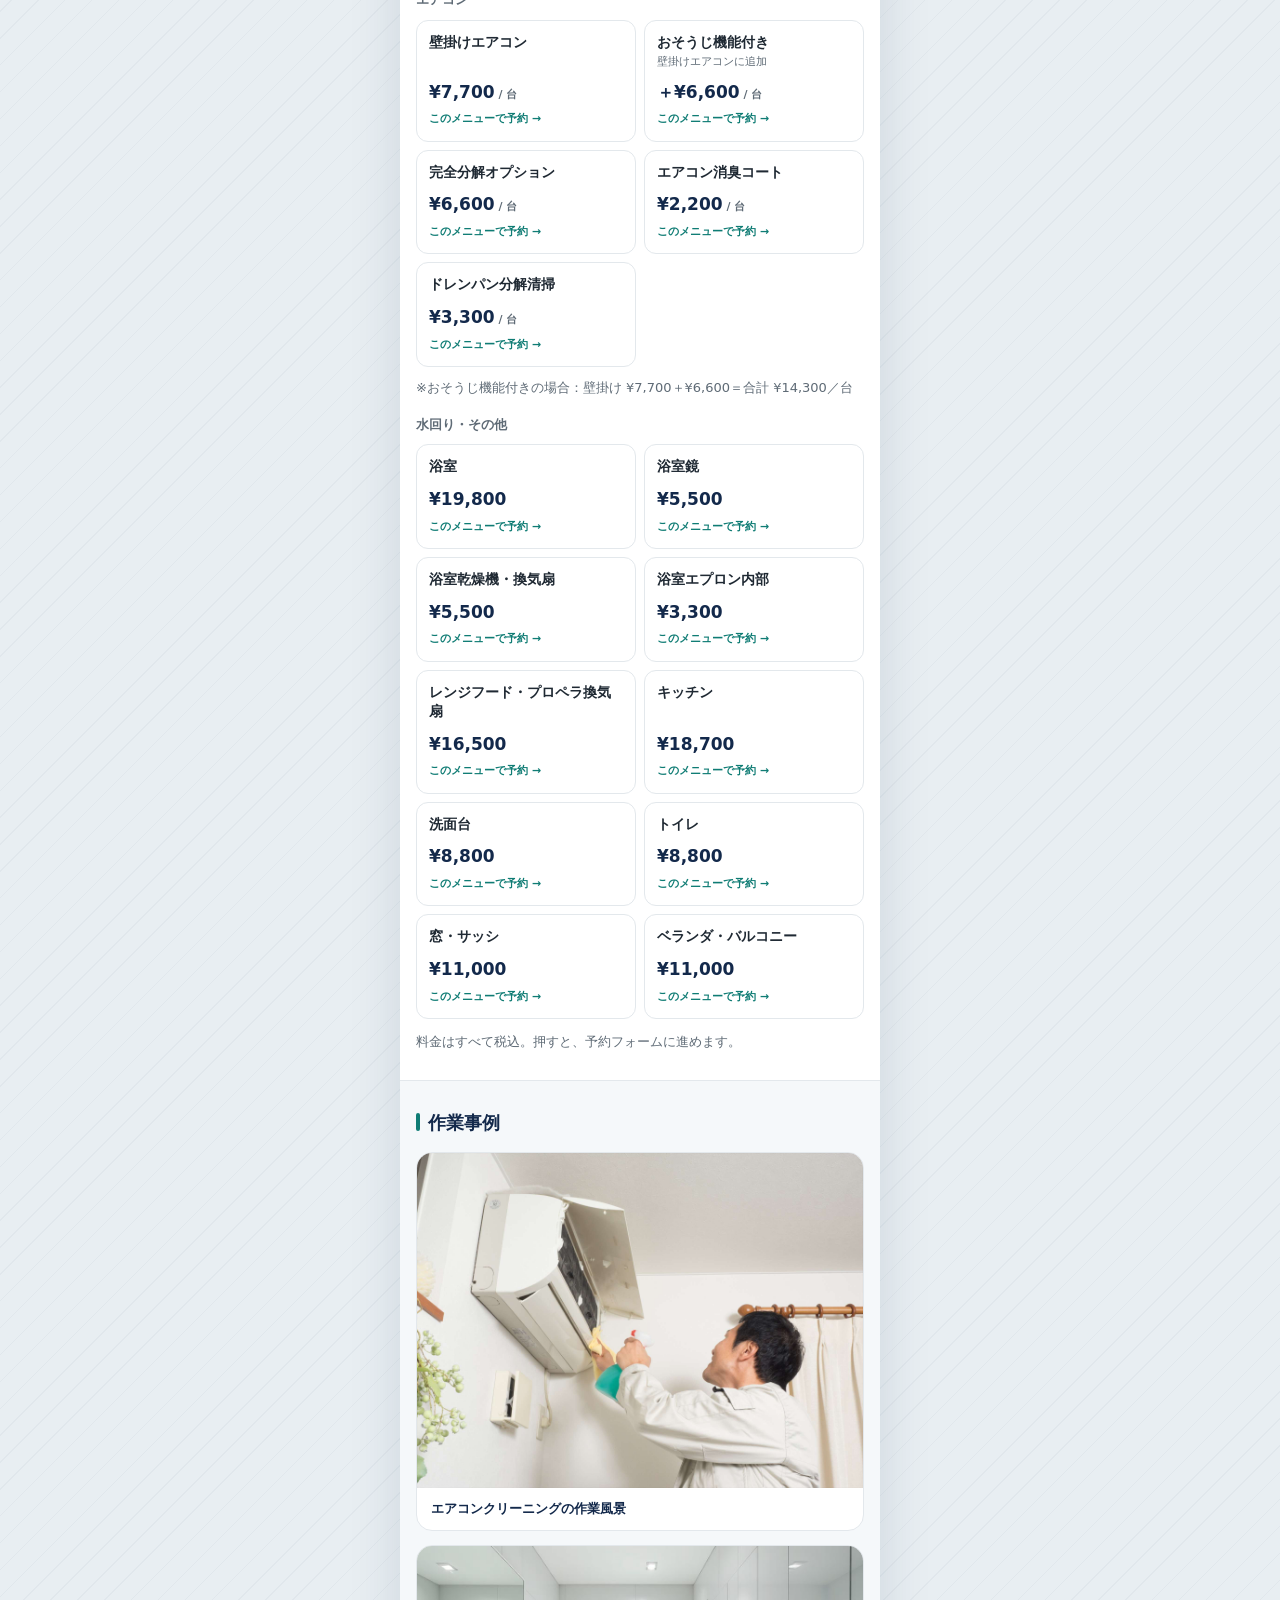
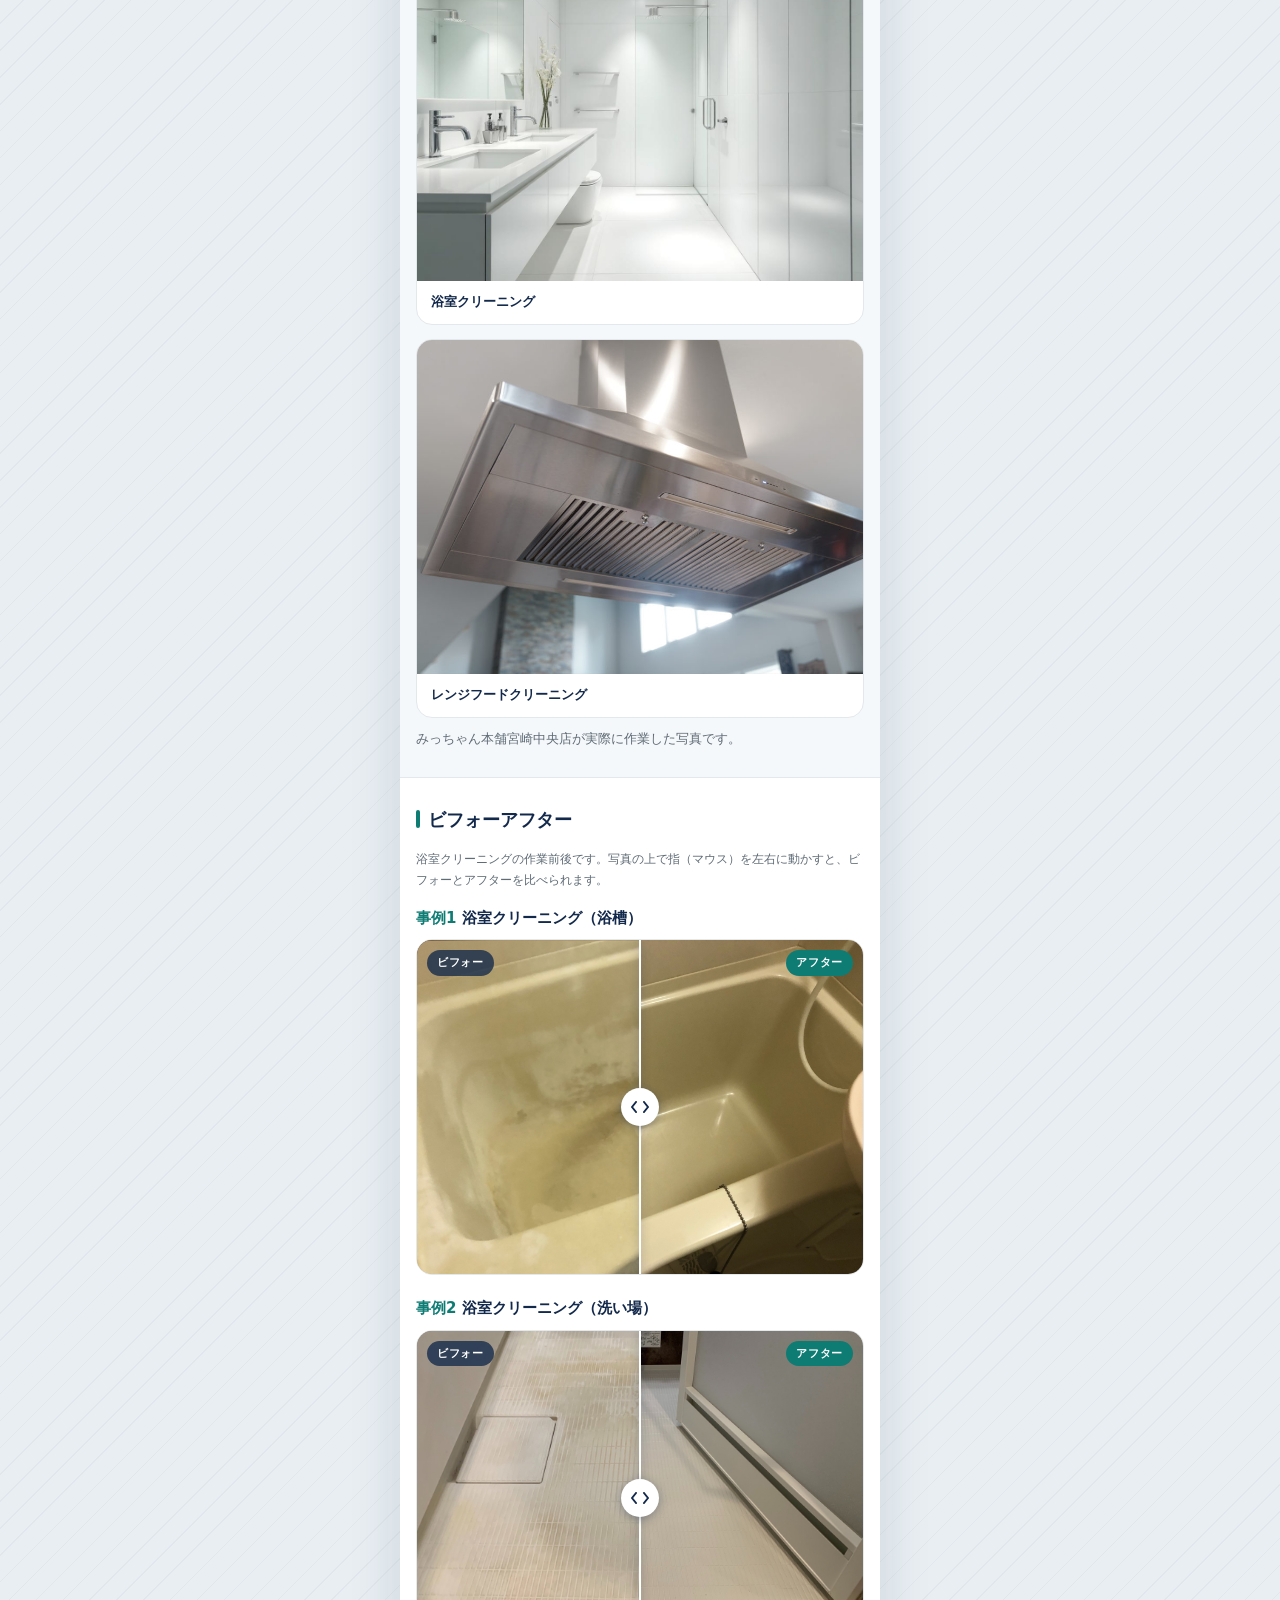
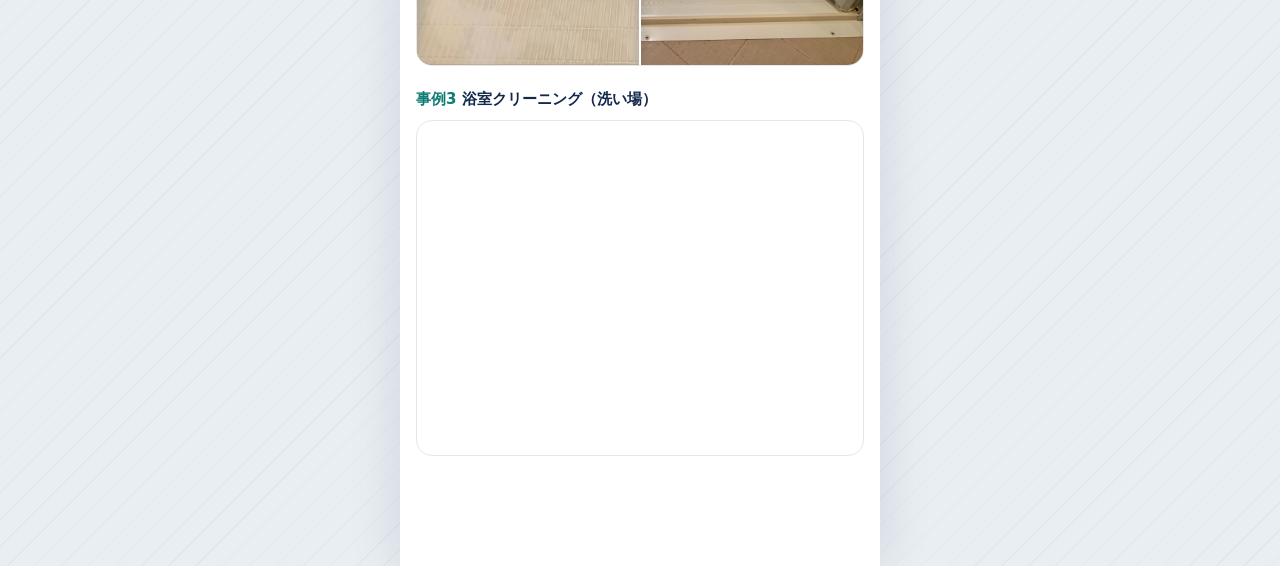
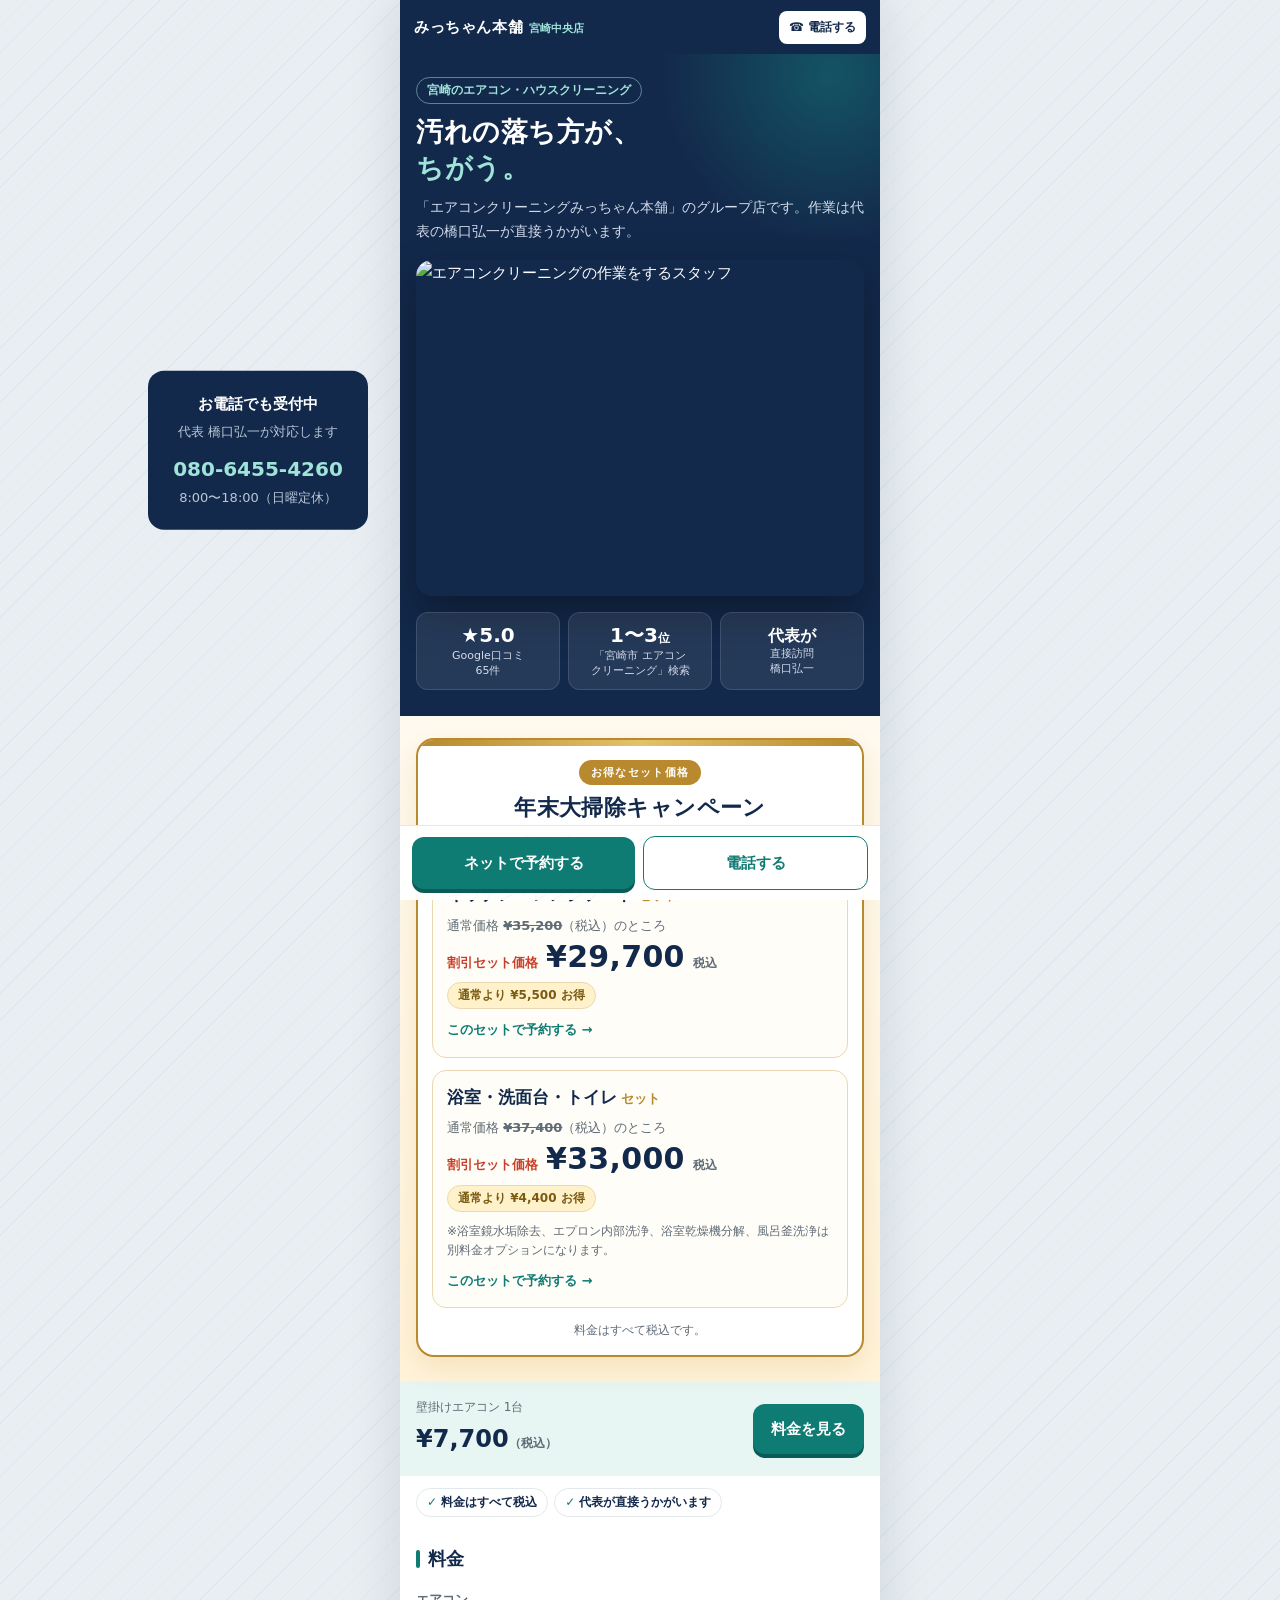
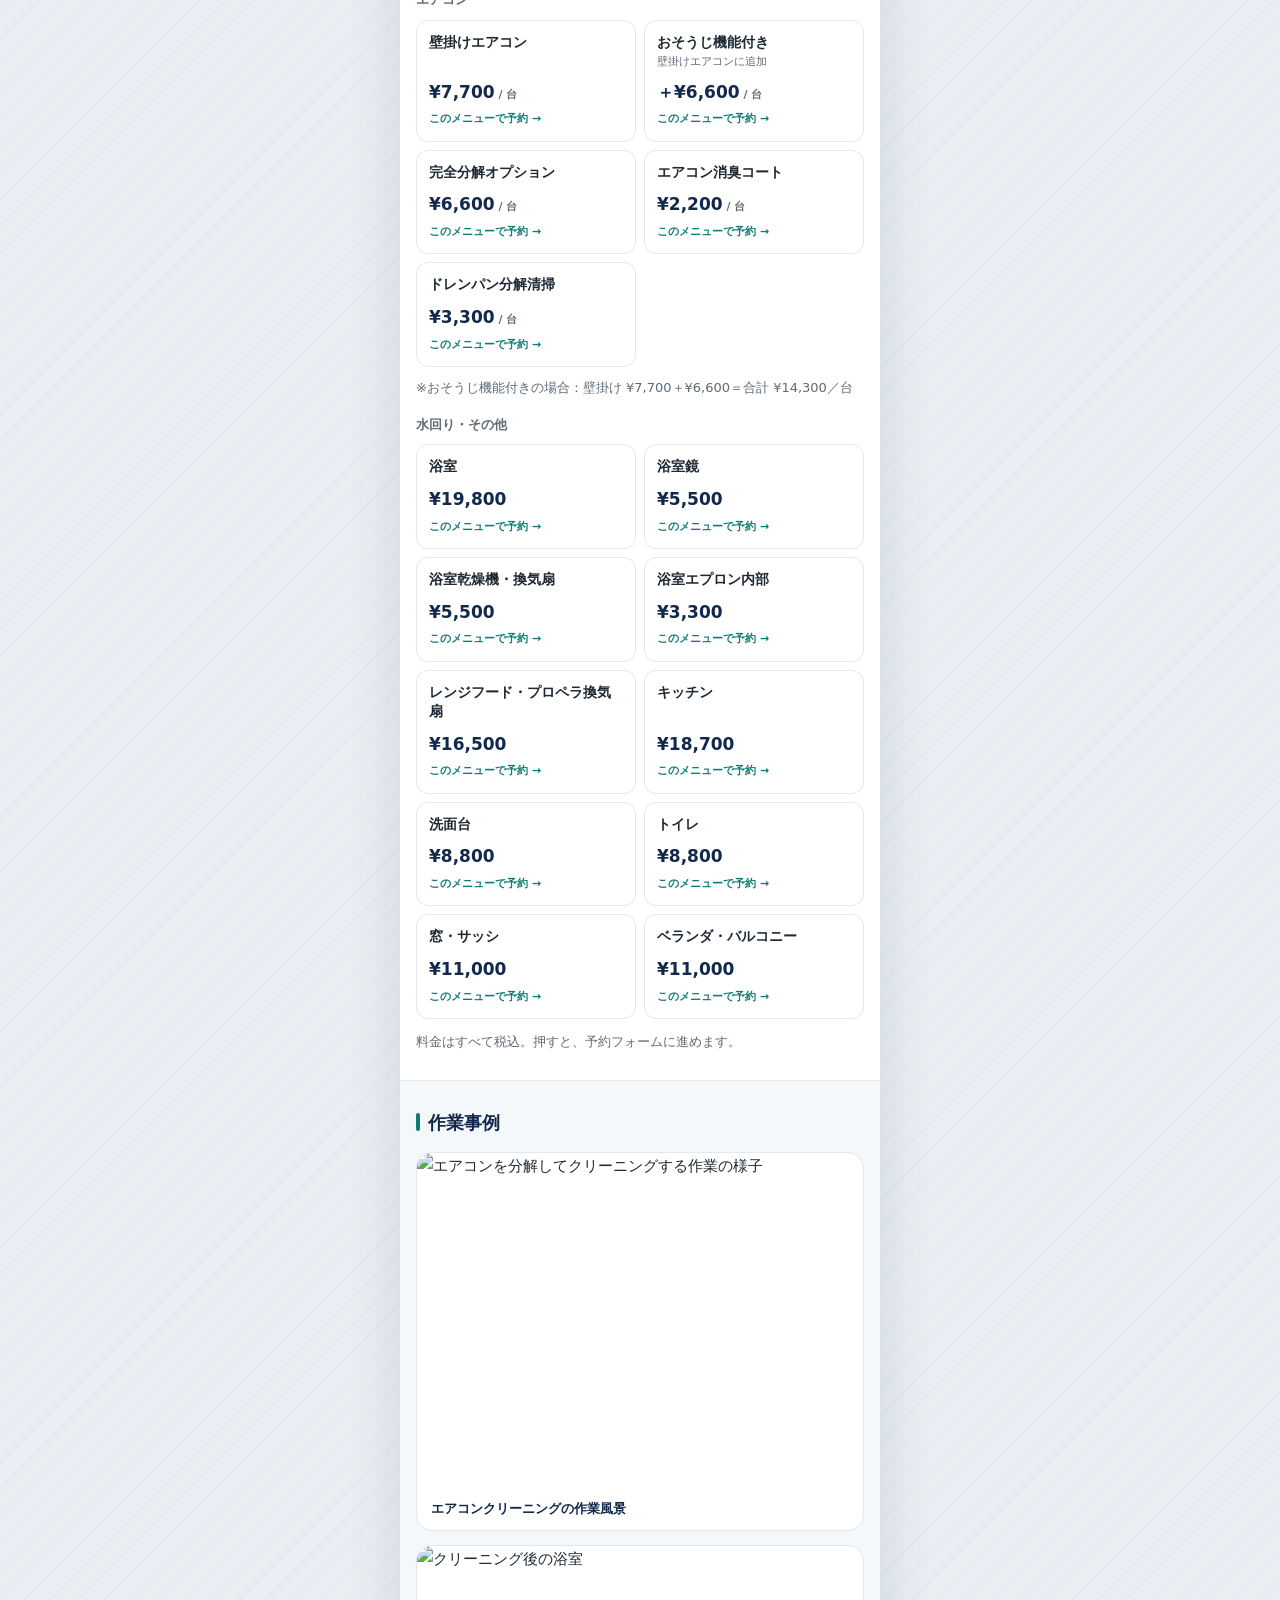
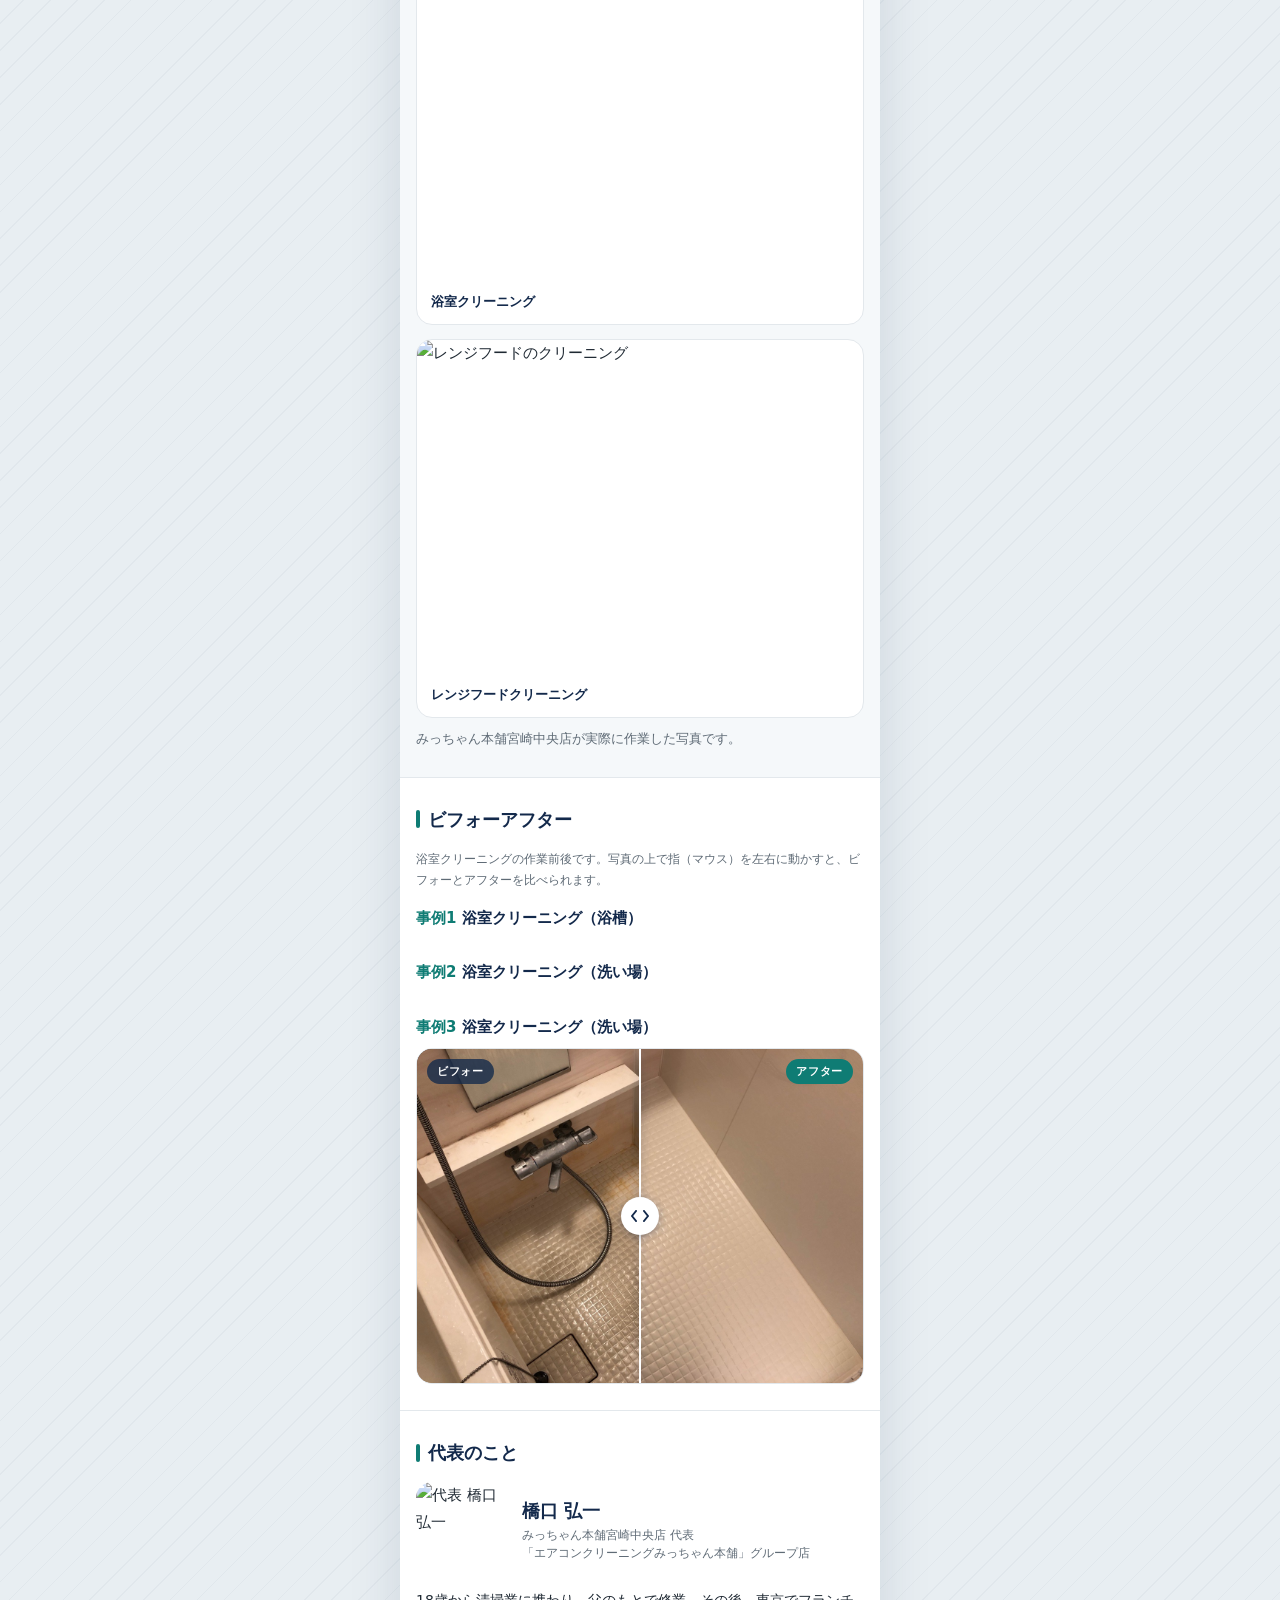
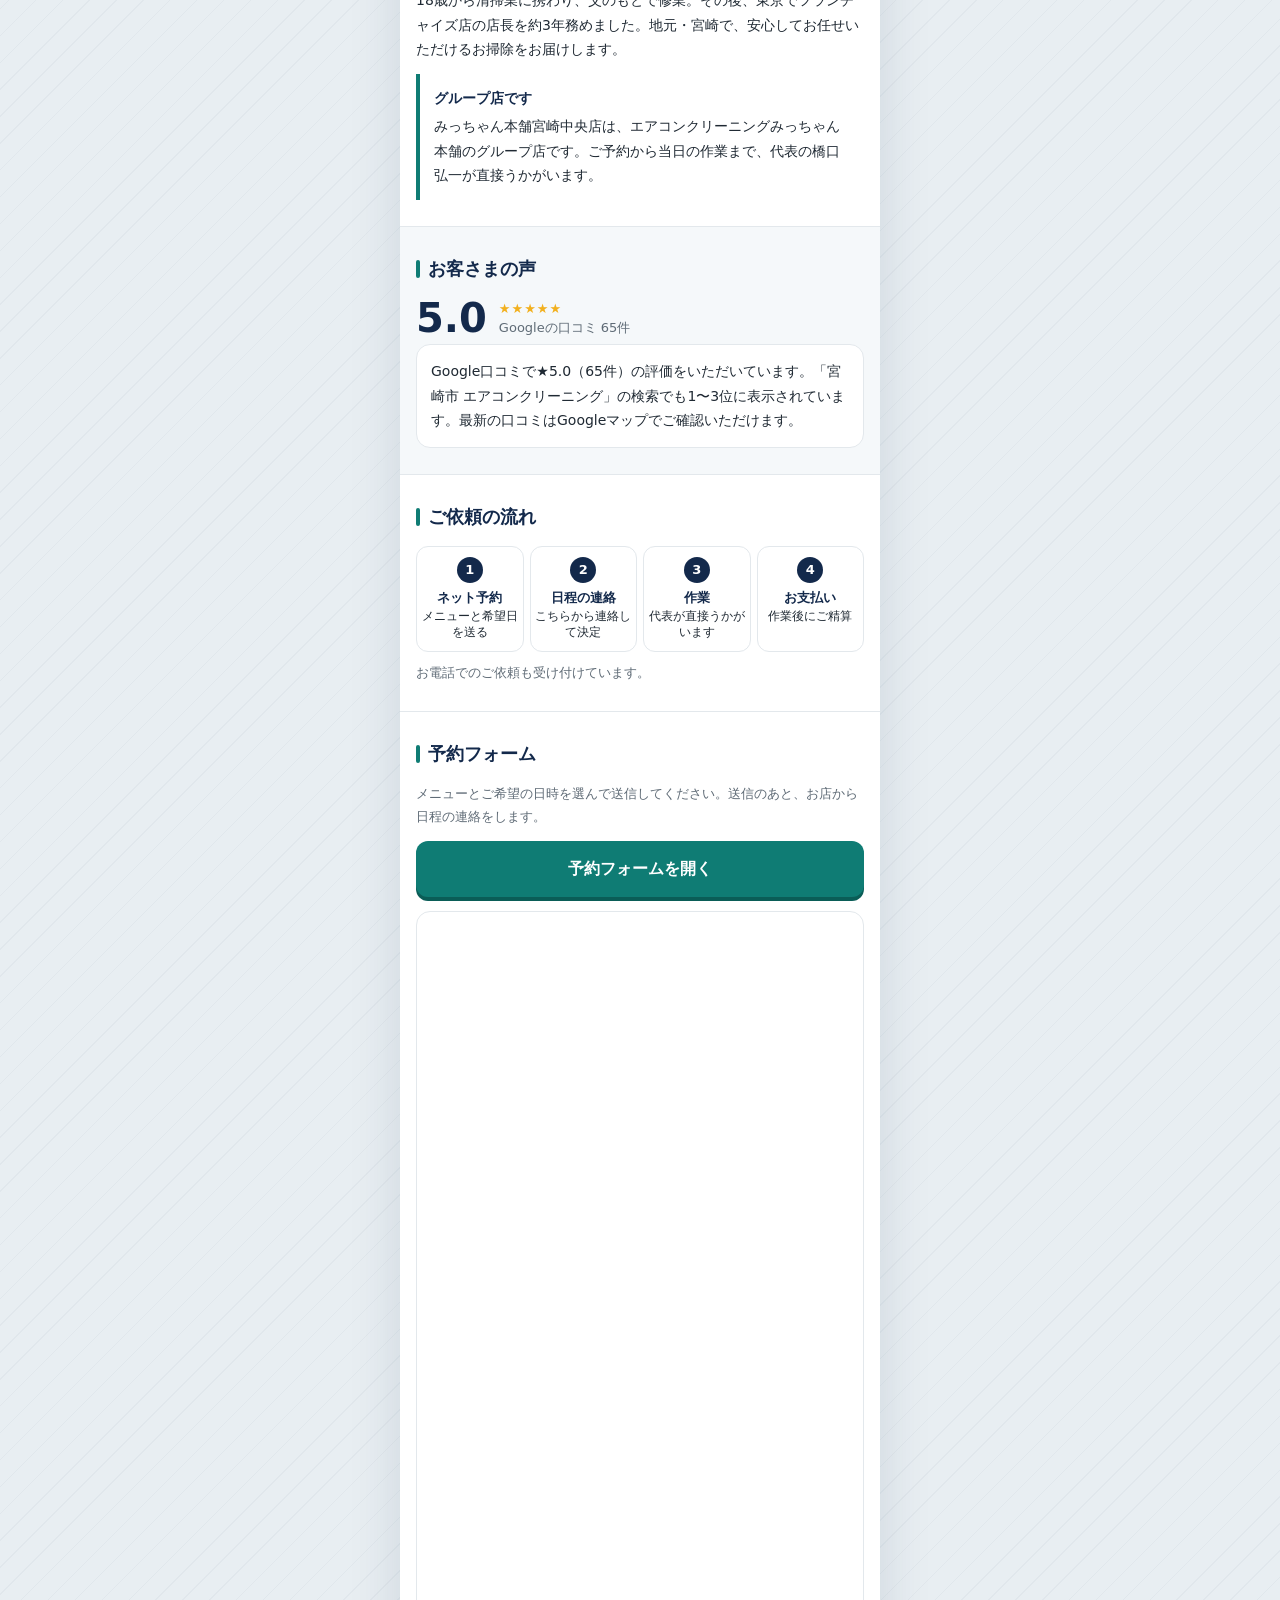
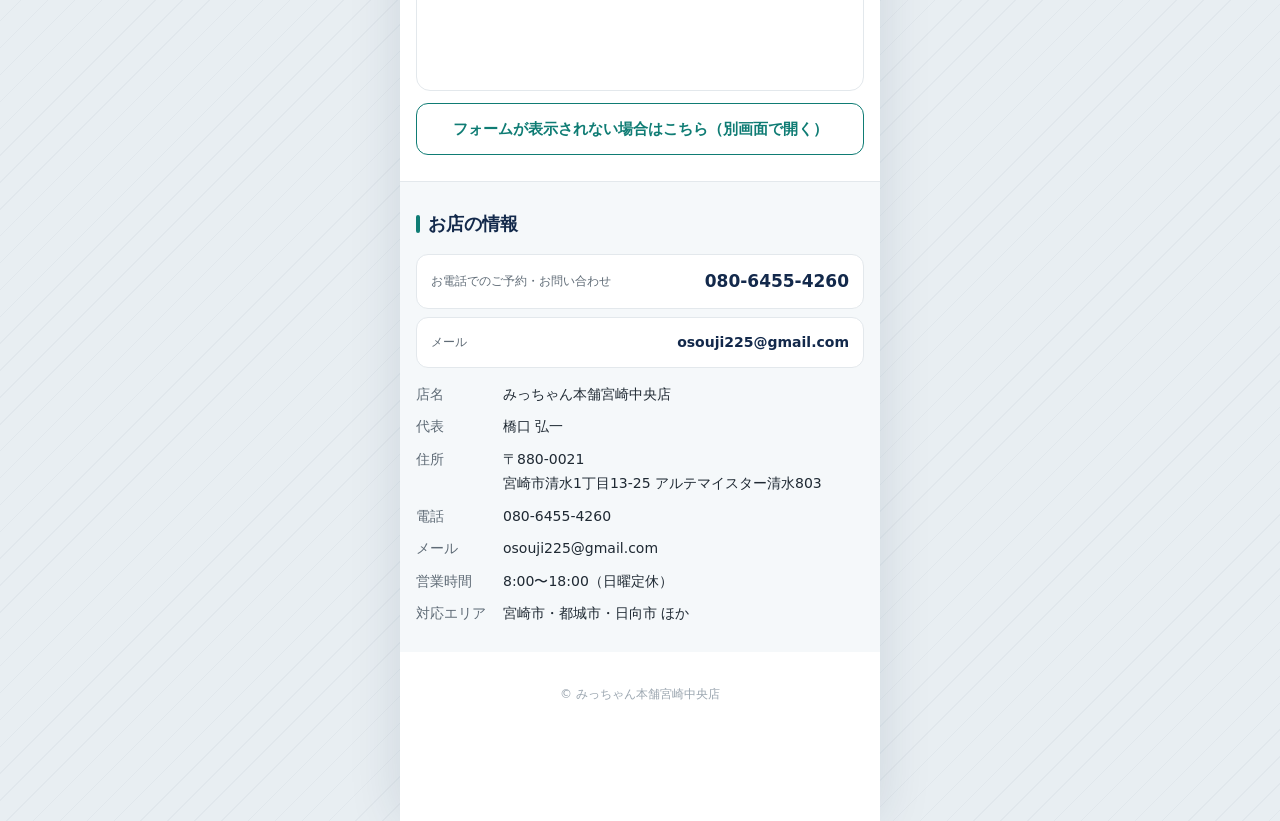
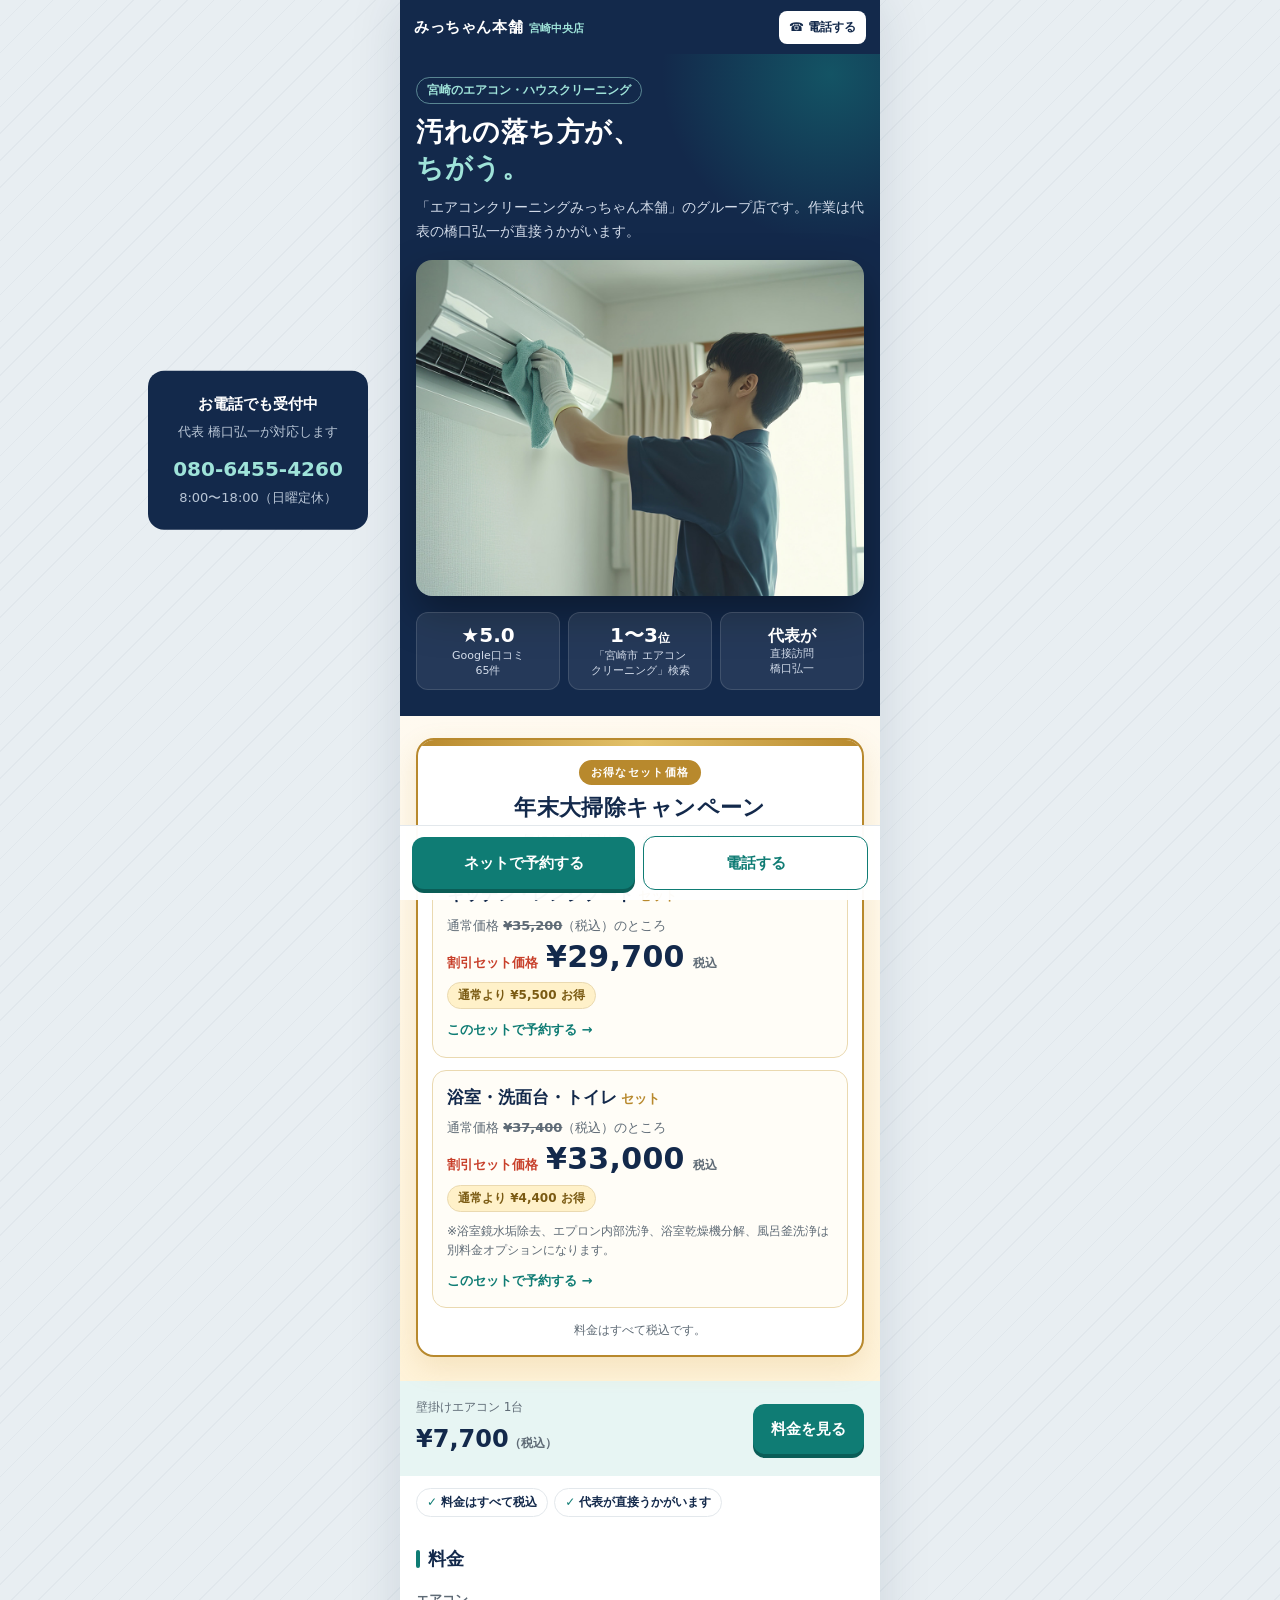
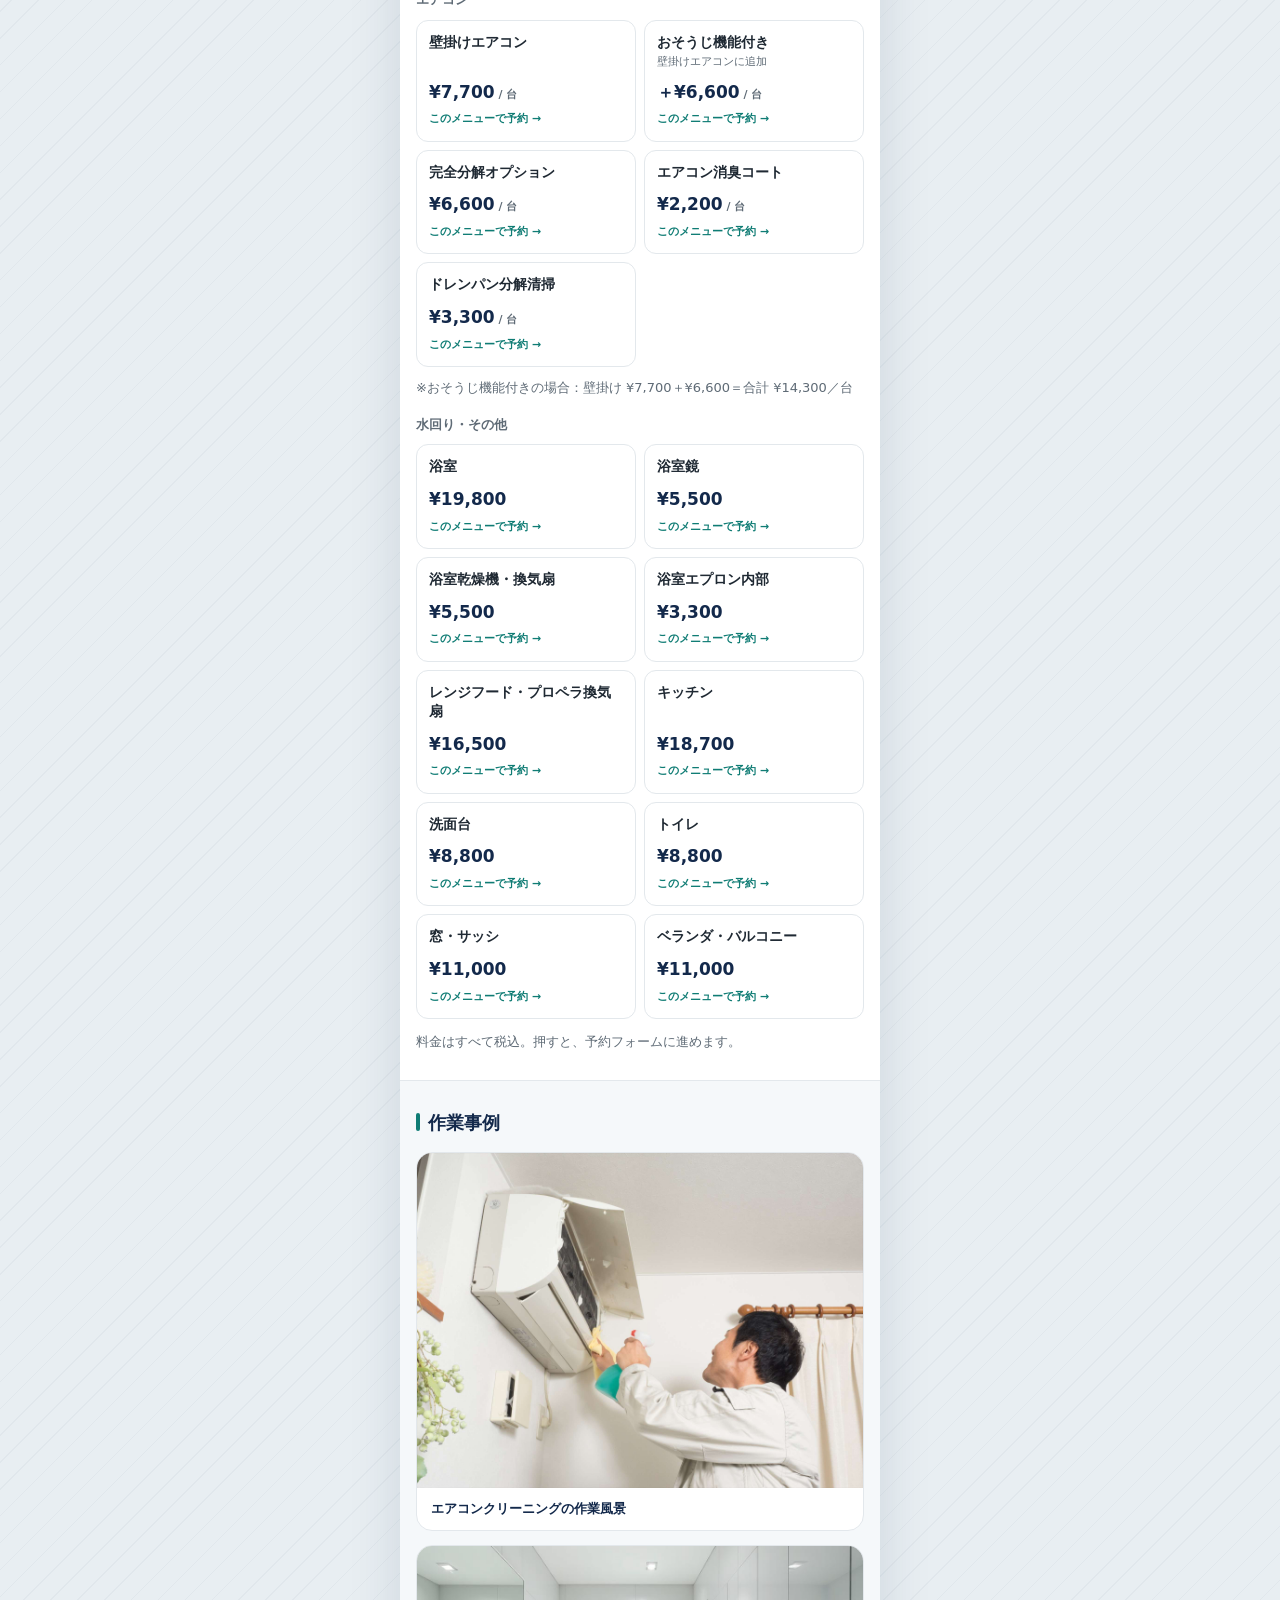
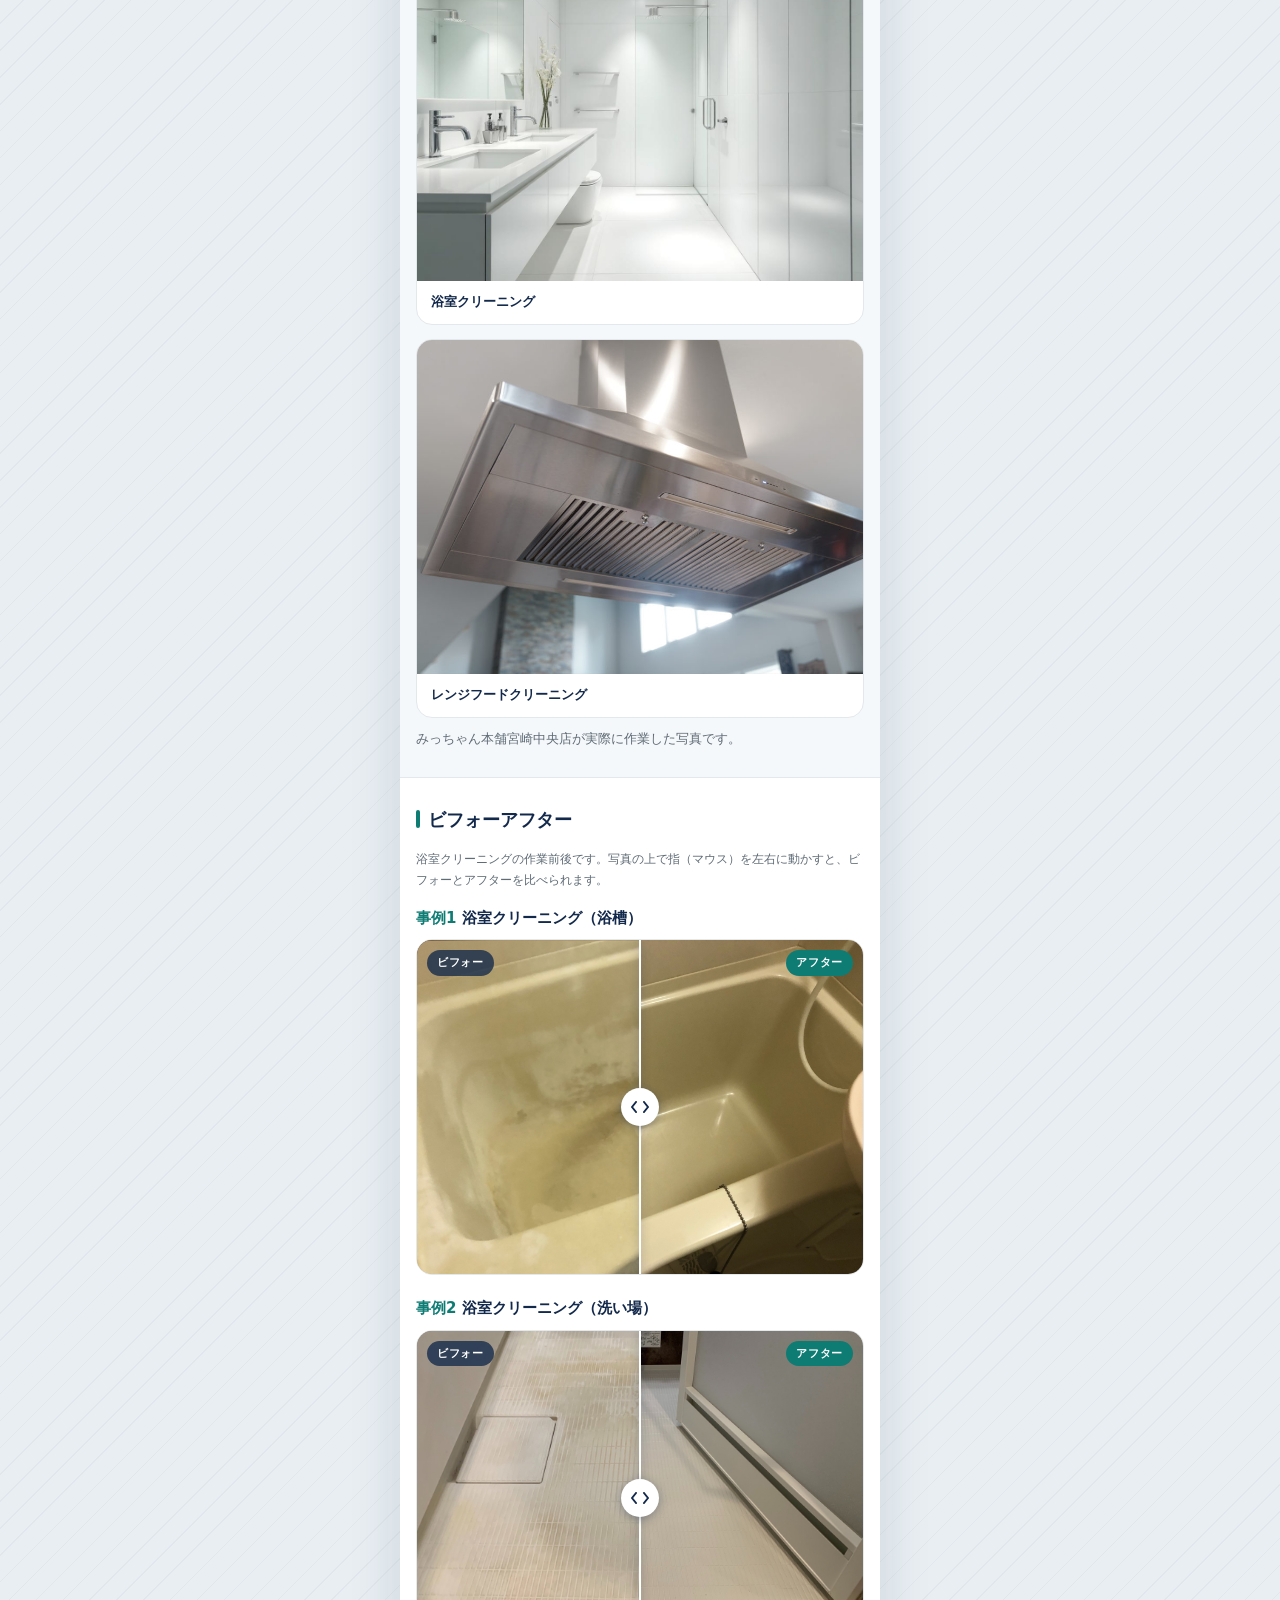
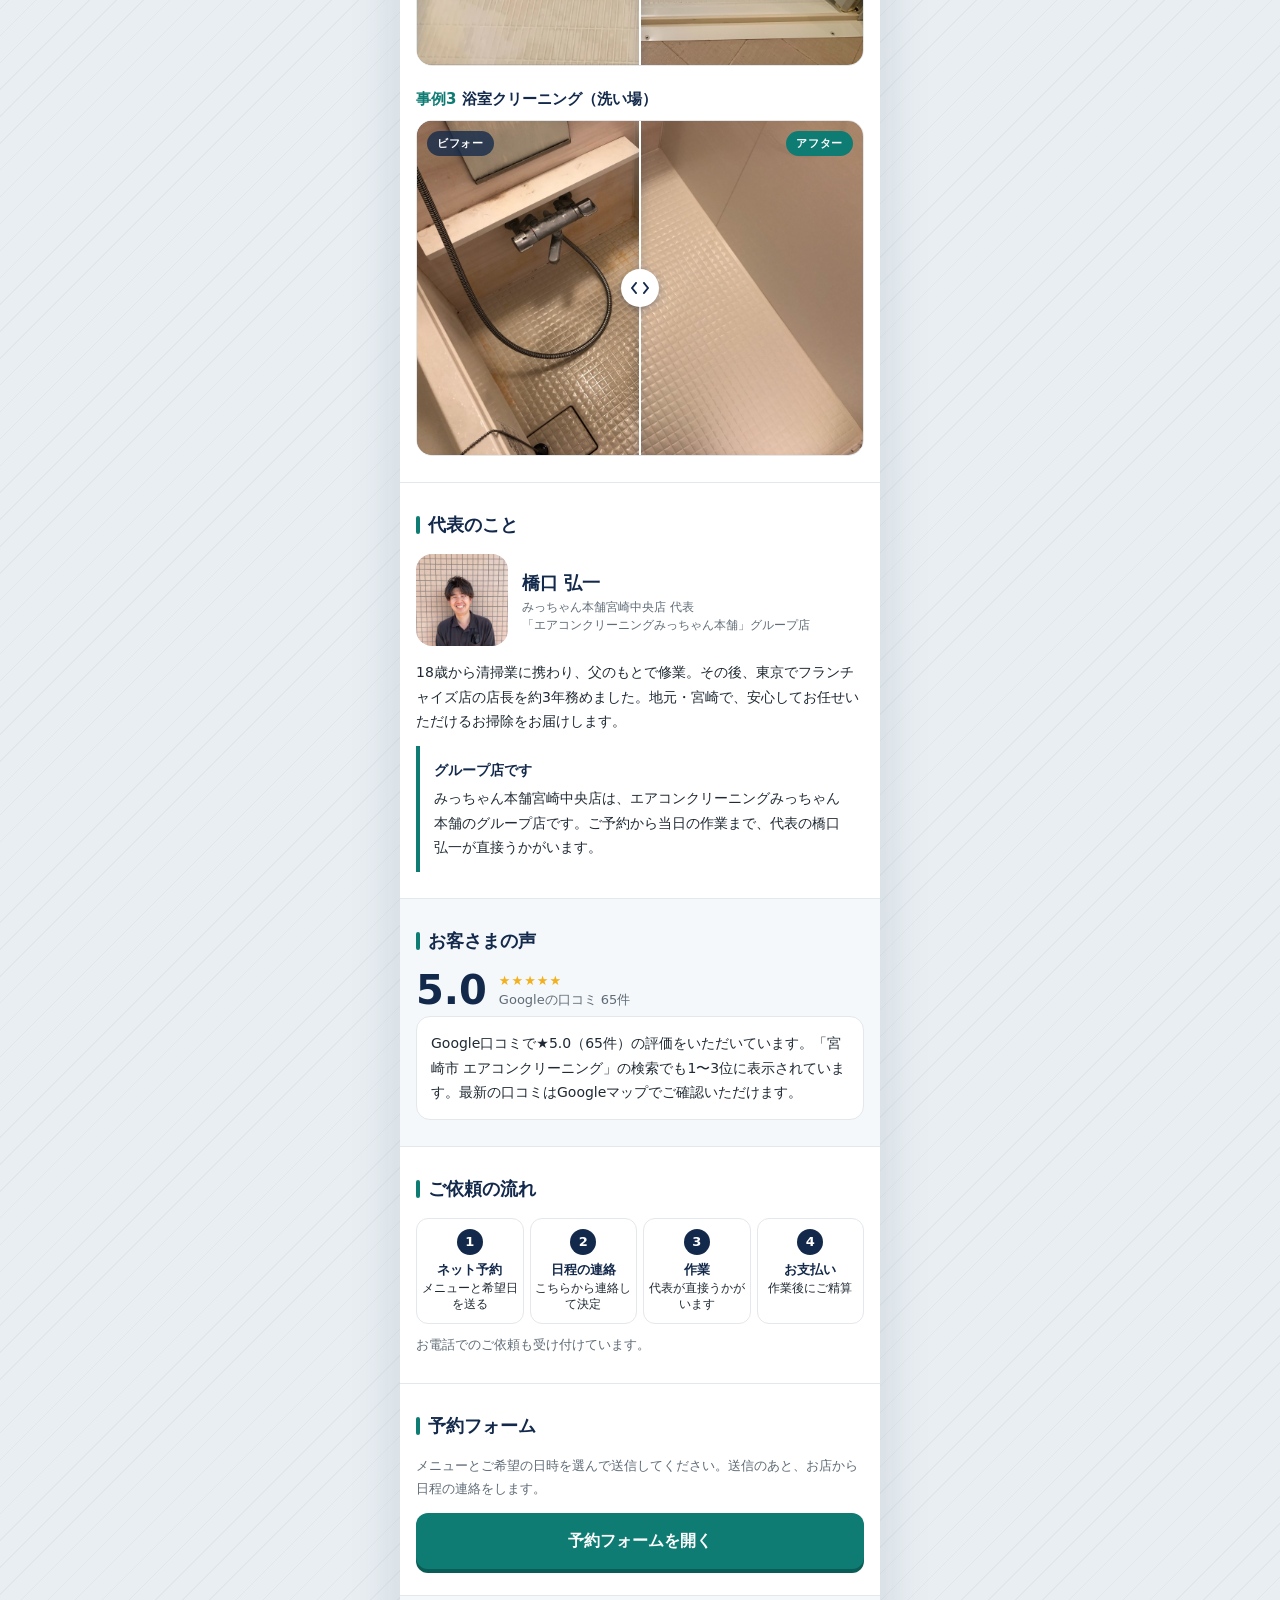
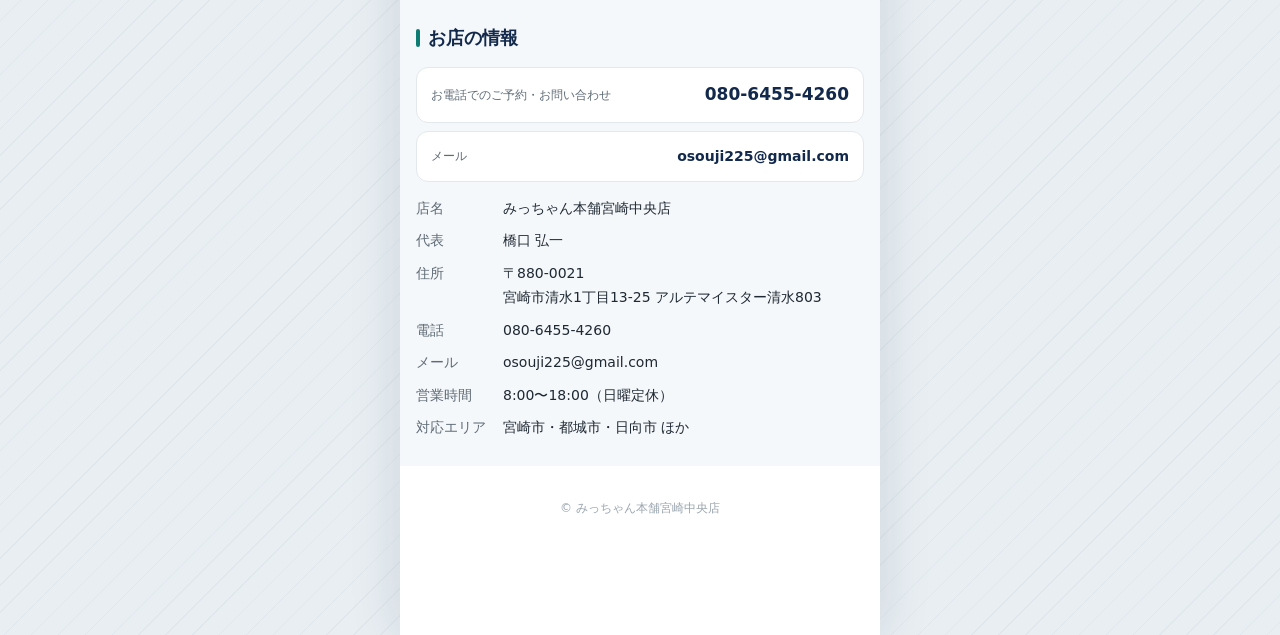
